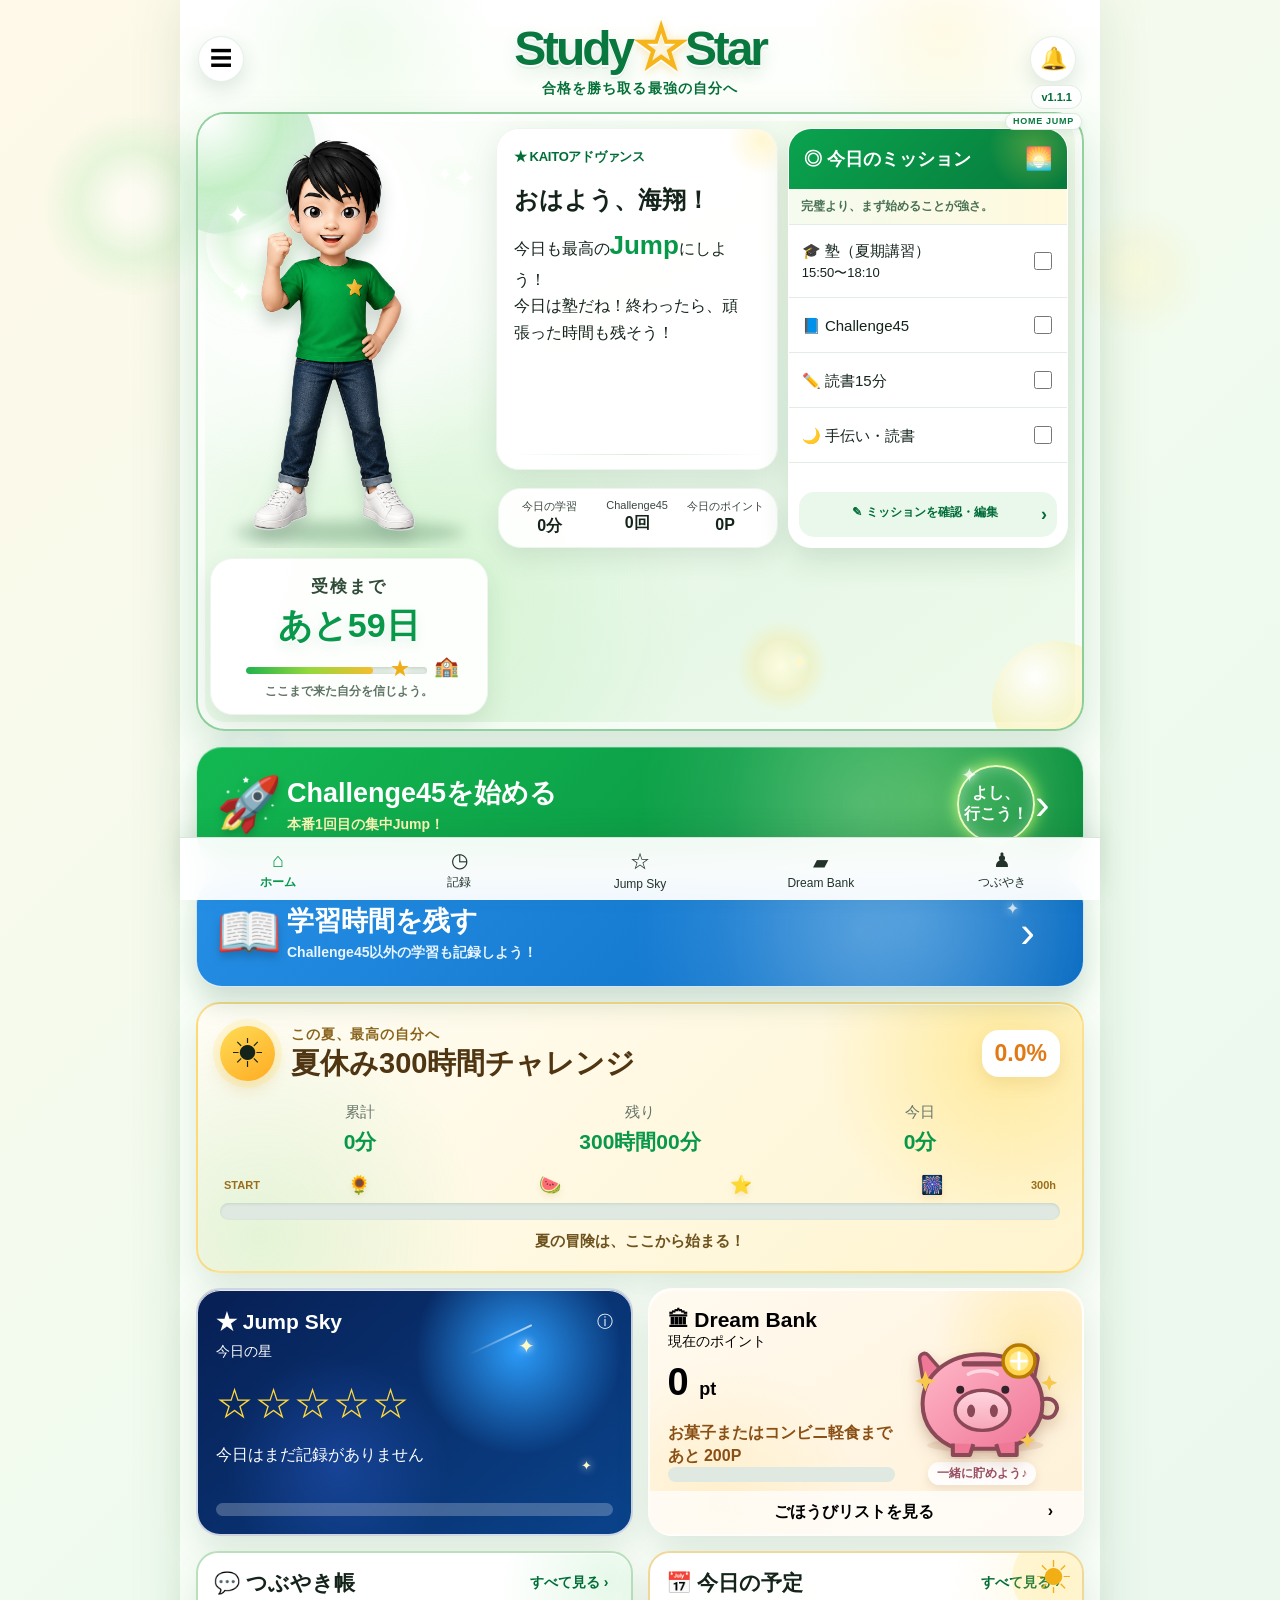
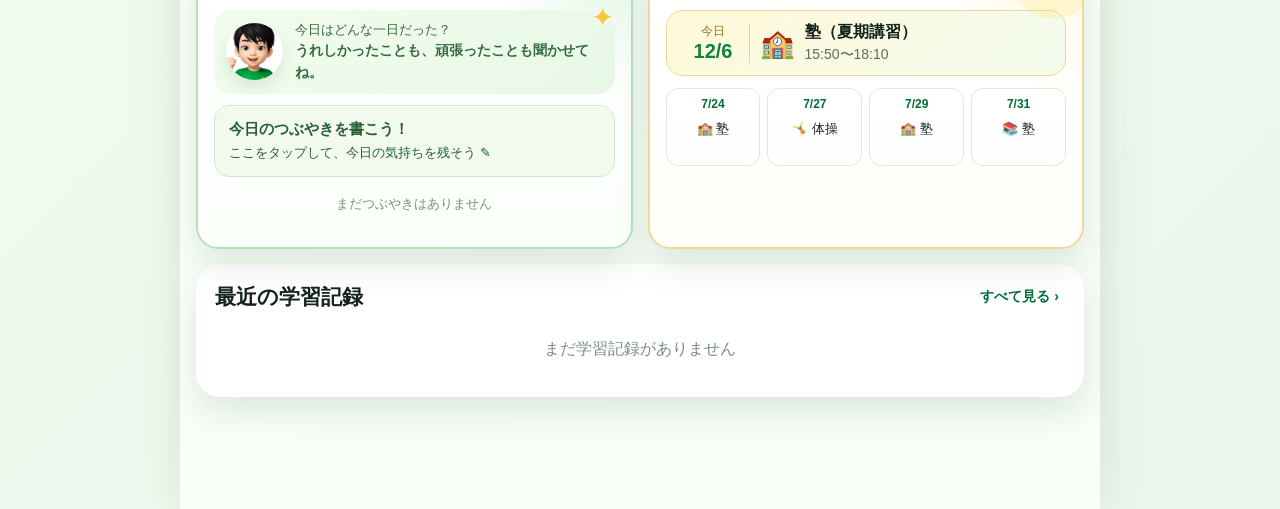
==== index.html @ c9e1bd56 "Add files via upload" ====
<!DOCTYPE html>

<html lang="ja">
<head>
<meta charset="utf-8"/>
<meta content="width=device-width,initial-scale=1,viewport-fit=cover" name="viewport"/>
<meta content="#0a9b4a" name="theme-color"/>
<title>Study☆Star v1.1</title>
<link href="styles-world-300.css?v=home-1-1-1" rel="stylesheet"/>
</head>
<body>
<div aria-hidden="true" class="ambient-sky"><i></i><i></i><i></i></div><div class="app-shell">
<header class="topbar">
<button aria-label="メニュー" class="round-btn" id="menuBtn">☰</button>
<div class="brand">
<div class="brand-main">Study<span>☆</span>Star</div>
<div class="brand-sub">合格を勝ち取る最強の自分へ</div>
</div>
<button aria-label="お知らせ" class="round-btn" id="noticeBtn">🔔</button>
<span class="version">v1.1.1</span><span class="build-mark">HOME JUMP</span>
</header>
<main>
<section class="hero-card">
<div class="hero-orb orb-a"></div><div class="hero-orb orb-b"></div><div class="hero-glow glow-a"></div><div class="hero-glow glow-b"></div><div class="hero-star star-a">✦</div><div class="hero-star star-b">✦</div><div class="hero-star star-c">✦</div>
<div class="avatar-stage">
<div class="spark s1">✦</div><div class="spark s2">✦</div>
<div aria-hidden="true" class="eye-glint glint-left">✦</div><div aria-hidden="true" class="eye-glint glint-right">✦</div>
<div aria-hidden="true" class="ad-reaction" id="adReaction">ぴょーん！</div>
<img alt="KAITOアドヴァンス" src="kaito-advance-world-300.png"/>
<div class="ground-shadow"></div>
</div>
<div class="ad-message glass">
<div class="eyebrow">★ KAITOアドヴァンス</div>
<h1 id="greetingTitle">おはよう、海翔！</h1>
<p id="greetingBody">今日も最高の<br/><strong>Jump</strong>にしよう！</p>

</div>
<div class="today-status glass" aria-label="今日の記録">
<div><small>今日の学習</small><strong id="homeTodayStudy">0分</strong></div>
<div><small>Challenge45</small><strong id="homeTodayChallenge">0回</strong></div>
<div><small>今日のポイント</small><strong id="homeTodayPoints">0P</strong></div>
</div>
<div class="count-card glass">
<span>受検まで</span>
<strong id="examCountdown">あと196日</strong>
<div aria-hidden="true" class="exam-road">
<div class="road-line"><span id="examRoadProgress"></span></div>
<div class="road-kaito" id="roadKaito">★</div>
<div class="road-goal">🏫</div>
</div>
<small id="examEncourage">今日も一歩、前へ。</small>
</div>
<div class="mission-card">
<div class="mission-head"><span>◎ 今日のミッション</span><b id="missionWeather">☀</b></div>
<p class="mission-whisper" id="missionWhisper">今日の一歩を、アドと一緒に。</p>
<div id="missionList"></div>
<button class="mission-edit" id="missionEditBtn">✎ ミッションを確認・編集 <span>›</span></button>
</div>
</section>
<button class="action-card challenge" id="challengeBtn">
<div class="big-icon">🚀</div>
<div><strong>Challenge45を始める</strong><small id="challengeSub">本番1回分の集中Jump！</small></div>
<div class="glow-pill">よし、<br/>行こう！</div><span class="chev">›</span>
</button>
<button class="action-card record" id="recordBtn">
<div class="big-icon">📖</div>
<div><strong>学習時間を残す</strong><small>Challenge45以外の学習も記録しよう！</small></div>
<span class="chev">›</span>
</button>
<section class="summer-card">
<div class="summer-banner">
<div class="summer-sun">☀</div>
<div><small>この夏、最高の自分へ</small><h2>夏休み300時間チャレンジ</h2></div>
<strong id="summerPercent">0.0%</strong>
</div>
<div class="summer-stats">
<div><small>累計</small><strong id="summerTotal">0時間00分</strong></div>
<div><small>残り</small><strong id="summerRemain">300時間00分</strong></div>
<div><small>今日</small><strong id="todayTotal">0分</strong></div>
</div>
<div class="summer-journey">
<span>START</span><b>🌻</b><b>🍉</b><b>⭐</b><b>🎆</b><span>300h</span>
</div>
<div class="progress"><span id="summerBar"></span></div>
<p class="summer-message" id="summerMessage">夏の冒険は、ここから始まる！</p>
</section>
<section class="dashboard-grid">
<button class="jump-card" id="jumpBtn">
<div class="sky-spark sky-spark-a">✦</div><div class="sky-spark sky-spark-b">✦</div>
<div class="shooting-star"></div>
<div class="section-head"><h2>★ Jump Sky</h2><span>ⓘ</span></div>
<small>今日の星</small>
<div class="stars" id="todayStars">☆☆☆☆☆</div>
<p id="jumpMessage">今日はまだ記録がありません</p>
<div class="jump-progress"><span id="jumpBar"></span></div>
</button>
<button class="bank-card" id="bankBtn">
<div class="bank-copy">
<div class="section-head"><h2>🏛 Dream Bank</h2></div>
<small>現在のポイント</small>
<strong id="points">0 <em>pt</em></strong>
<small id="nextRewardText">次のごほうびまで</small>
<div class="bank-progress"><span id="bankBar"></span></div>
</div>
<div class="pig-stage"><img alt="豚の貯金箱" id="pigImage" src="piggy-bank-world-300.svg"/><span id="pigMood">わくわく♪</span></div>
<div class="reward-link">ごほうびリストを見る <span>›</span></div>
</button>
</section>
<section class="lower-grid">
<article class="tweet-card">
<div class="card-decoration">✦</div>
<div class="section-head"><h2>💬 つぶやき帳</h2><button id="allTweetsBtn">すべて見る ›</button></div>
<div class="tweet-ad"><span class="tweet-face"><img alt="" src="kaito-advance-world-300.png"/></span><p>今日はどんな一日だった？<br/><b>うれしかったことも、頑張ったことも聞かせてね。</b></p></div>
<button class="tweet-entry" id="tweetBtn"><b>今日のつぶやきを書こう！</b><span>ここをタップして、今日の気持ちを残そう ✎</span></button>
<div class="recent-list" id="recentTweets"></div>
</article>
<article class="schedule-card">
<div class="schedule-sun">☀</div>
<div class="section-head"><h2>📅 今日の予定</h2><button id="scheduleBtn">すべて見る ›</button></div>
<div class="today-feature">
<div class="today-date"><small>今日</small><strong id="todayDateLabel">7/22</strong></div>
<div class="today-plan"><span>🏫</span><div><b>塾（夏期講習）</b><small>15:50〜18:10</small></div></div>
</div>
<div class="schedule-row">
<div class="day"><b>7/24</b><span>🏫 塾</span></div>
<div class="day"><b>7/27</b><span>🤸 体操</span></div>
<div class="day"><b>7/29</b><span>🏫 塾</span></div>
<div class="day"><b>7/31</b><span>📚 塾</span></div>
</div>
</article>
</section>
<section class="history-card">
<div class="section-head"><h2>最近の学習記録</h2><button id="historyBtn">すべて見る ›</button></div>
<div class="record-list" id="recentRecords"></div>
</section>
</main>
<nav class="bottom-nav">
<button class="active" data-tab="home">⌂<span>ホーム</span></button>
<button id="navRecord">◷<span>記録</span></button>
<button id="navJump">☆<span>Jump Sky</span></button>
<button id="navBank">▰<span>Dream Bank</span></button>
<button id="navTweet">♟<span>つぶやき</span></button>
</nav>
</div>
<dialog id="recordDialog">
<form class="dialog-card" id="recordForm">
<div class="dialog-head"><h2>学習時間を残す</h2><button id="closeRecord" type="button">×</button></div>
<label>学習日<input id="recordDate" required="" type="date"/></label>
<label>カテゴリ<select id="recordCategory" required=""></select></label>
<label>学習時間（分）<input id="recordMinutes" max="720" min="1" placeholder="例：45" required="" step="1" type="number"/></label>
<label>memo<textarea id="recordMemo" placeholder="今日できたこと、次に頑張ること" rows="3"></textarea></label>
<div class="rule-note">Challenge45以外の学習は <b>1分＝1P</b> でDream Bankに貯まります。</div>
<div class="dialog-actions"><button class="sub" id="cancelRecord" type="button">キャンセル</button><button class="primary" id="saveRecord" type="submit">記録する</button></div>
</form>
</dialog>
<dialog id="challengeDialog">
<div class="dialog-card timer-dialog">
<div class="dialog-head"><h2>Challenge45</h2><button id="closeChallenge">×</button></div>
<div id="challengeReady">
<p class="center-copy">今回は何に挑戦する？</p>
<select id="challengeCategory"></select>
<div class="ready-badge">READY</div>
<button class="primary wide" id="startChallenge">START</button>
</div>
<div hidden="" id="challengeRunning">
<div class="timer" id="timerText">45:00</div>
<p id="timerCategory"></p>
<div class="timer-actions"><button class="sub" id="pauseChallenge">一時停止</button><button class="danger" id="cancelChallenge">キャンセル</button></div>
</div>
</div>
</dialog>
<dialog id="tweetDialog">
<form class="dialog-card tweet-dialog-card" id="tweetForm">
<div class="dialog-stars">✦　✧　✦</div>
<div class="dialog-head"><h2>💬 つぶやき帳</h2><button aria-label="閉じる" id="closeTweet" type="button">×</button></div>
<div class="tweet-dialog-ad"><span><img alt="" src="kaito-advance-world-300.png"/></span><p>今日の気持ちは、今日だけの大切な星だよ。</p></div>
<label>今日のつぶやき<textarea id="tweetText" maxlength="160" placeholder="今日うれしかったこと、頑張ったことを書いてみよう😊" rows="5"></textarea></label>
<div class="dialog-actions"><button class="sub" id="backTweet" type="button">戻る</button><button class="primary" id="saveTweet" type="submit">残す</button></div>
</form>
</dialog>
<dialog id="listDialog">
<div class="dialog-card list-dialog">
<div class="dialog-head"><h2 id="listTitle">一覧</h2><button id="closeList">×</button></div>
<div id="listContent"></div>
</div>
</dialog>
<dialog id="parentDialog">
<form class="dialog-card parent-dialog-card" id="parentForm">
<div class="dialog-head"><h2>保護者モード</h2><button id="closeParent" type="button">×</button></div>
<p class="rule-note">この画面は海翔くんには見せず、アドの世界観を守るための保護者専用設定です。</p>
<label>アドのひとこと
    <textarea id="parentMessage" maxlength="100" rows="4"></textarea>
</label>
<div class="dialog-actions"><button class="sub" id="cancelParent" type="button">戻る</button><button class="primary" type="submit">保存</button></div>
</form>
</dialog>
<div class="toast" id="toast"></div>
<script src="app-world-300.js?v=home-1-1-1"></script>
</body>
</html>
---- styles-world-300.css ----
:root{
 --green:#08984a;--green2:#16b552;--deep:#006d38;--navy:#08275c;--blue:#167bd4;
 --cream:#fff8ea;--ink:#14241b;--muted:#65756a;--line:#dbe9dd;--shadow:0 16px 36px rgba(34,84,49,.15);
}
*{box-sizing:border-box}
html{background:#eef8ef}
body{margin:0;color:var(--ink);font-family:"Yu Gothic","Hiragino Kaku Gothic ProN",Meiryo,sans-serif;background:
 radial-gradient(circle at 15% 5%,#fff 0 7%,transparent 24%),
 linear-gradient(135deg,#eef9ef,#f9fff7 50%,#ebf7ef);min-height:100vh}
button,input,select,textarea{font:inherit}
button{cursor:pointer}
.app-shell{width:min(100%,860px);margin:auto;background:rgba(250,255,249,.92);min-height:100vh;box-shadow:0 0 50px rgba(28,90,45,.12);padding-bottom:90px}
.topbar{height:112px;display:grid;grid-template-columns:52px 1fr 52px;align-items:center;padding:14px 18px 8px;position:relative;background:linear-gradient(180deg,#fff,#fbfff9)}
.round-btn{width:46px;height:46px;border:0;border-radius:50%;background:#fff;box-shadow:0 7px 18px rgba(33,86,48,.13);font-size:22px}
.brand{text-align:center}
.brand-main{font-family:Georgia,serif;font-size:44px;font-weight:900;letter-spacing:-2px;color:#07150c}
.brand-main span{color:#f3ad12;font-size:1.08em}
.brand-sub{font-size:13px;font-weight:800;color:var(--deep);letter-spacing:.08em}
.version{position:absolute;right:18px;bottom:3px;background:white;border:1px solid #e2eee4;border-radius:20px;padding:5px 9px;font-size:11px;color:var(--deep);font-weight:800}
main{padding:0 16px 22px}
.hero-card{position:relative;overflow:hidden;display:grid;grid-template-columns:1.22fr 1.06fr 1.22fr;grid-template-rows:1fr auto;gap:13px;padding:14px;border:1.5px solid #85c897;border-radius:29px;background:
 radial-gradient(circle at 8% 18%,rgba(255,255,255,.95),transparent 27%),
 linear-gradient(145deg,#fafff8,#eaf8e9);box-shadow:inset 0 0 0 6px rgba(255,255,255,.62),var(--shadow);min-height:370px}
.leaf{position:absolute;font-size:64px;opacity:.26;filter:saturate(.8);z-index:0}.leaf-a{left:-17px;top:-15px;transform:rotate(-30deg)}.leaf-b{right:-18px;bottom:-16px;transform:rotate(148deg)}
.avatar-stage{grid-row:1/3;position:relative;display:flex;align-items:flex-end;justify-content:center;min-height:340px;z-index:1;overflow:visible}
.avatar-stage img{position:relative;z-index:2;width:128%;height:113%;max-height:390px;object-fit:contain;object-position:center bottom;margin-left:-10%;filter:drop-shadow(0 8px 6px rgba(18,69,34,.16))}
.ground-shadow{position:absolute;z-index:1;bottom:2px;left:13%;right:13%;height:18px;border-radius:50%;background:rgba(30,102,51,.22);filter:blur(6px)}
.spark{position:absolute;color:#fff;font-size:28px;text-shadow:0 0 10px #fff,0 0 18px #d8ffcf;z-index:3}.s1{left:5%;top:17%}.s2{right:4%;top:8%}
.glass{position:relative;z-index:2;background:rgba(255,255,255,.94);border:1px solid #eff4ef;border-radius:23px;box-shadow:0 10px 26px rgba(33,85,48,.11)}
.ad-message{padding:18px 17px;min-height:194px}
.eyebrow{font-weight:900;font-size:13px;color:var(--deep)}
.ad-message h1{font-size:22px;margin:15px 0 8px;white-space:nowrap}
.ad-message p{font-size:16px;line-height:1.72;margin:0}.ad-message strong{font-size:24px;color:var(--green)}
.mini-pencil{position:absolute;right:11px;bottom:10px;width:32px;height:32px;border-radius:50%;border:2px solid #57a66a;background:#fff;color:var(--deep)}
.count-card{padding:12px;text-align:center;align-self:end}.count-card span{font-size:12px}.count-card strong{display:block;color:var(--green);font-size:29px;margin-top:5px}
.mission-card{grid-column:3;grid-row:1/3;z-index:2;overflow:hidden;border-radius:23px;background:#fff;box-shadow:0 10px 26px rgba(33,85,48,.12);display:flex;flex-direction:column}
.mission-head{display:flex;justify-content:space-between;align-items:center;background:linear-gradient(135deg,#079547,#0b7f3e);color:#fff;padding:16px;font-weight:900;font-size:17px}
.mission-head b{font-size:22px;color:#ffd536}
.mission-item{display:flex;align-items:center;gap:9px;padding:14px 14px;border-bottom:1px solid #e5ece6;font-size:14px;line-height:1.4}.mission-item span:first-child{flex:1}.mission-item input{width:18px;height:18px;accent-color:var(--green)}
.mission-edit{margin:auto 10px 10px;padding:11px;border:0;border-radius:15px;background:#eaf8ec;color:var(--deep);font-weight:900;font-size:12px;white-space:nowrap}.mission-edit span{float:right;font-size:18px}
.action-card{position:relative;width:100%;border:0;border-radius:24px;margin-top:15px;padding:18px 22px;display:grid;grid-template-columns:68px 1fr auto 26px;align-items:center;text-align:left;color:#fff;box-shadow:0 12px 24px rgba(18,85,44,.18);overflow:hidden}
.action-card:before{content:"";position:absolute;inset:0;background:radial-gradient(circle at 75% 50%,rgba(255,255,255,.2),transparent 34%);pointer-events:none}
.challenge{background:linear-gradient(135deg,#0eb14b,#04883d)}.record{background:linear-gradient(135deg,#1f8de4,#096bc1)}
.big-icon{font-size:49px;filter:drop-shadow(0 5px 4px rgba(0,0,0,.18))}.action-card strong{display:block;font-size:25px}.action-card small{display:block;margin-top:5px;color:#fff7b8;font-weight:800}.record small{color:#e8f4ff}
.glow-pill{width:78px;height:78px;border-radius:50%;display:grid;place-items:center;text-align:center;border:2px solid #e8ffb6;box-shadow:0 0 17px #caff70,inset 0 0 15px rgba(255,255,255,.35);font-weight:900}.chev{font-size:44px}
.summer-card,.history-card{margin-top:15px;background:#fff;border-radius:24px;padding:18px;box-shadow:var(--shadow)}
.section-head{display:flex;align-items:center;justify-content:space-between;gap:10px}.section-head h2{font-size:18px;margin:0}.section-head button{border:0;background:none;color:var(--deep);font-weight:800}
.summer-stats{display:grid;grid-template-columns:repeat(3,1fr);text-align:center;margin:17px 0}.summer-stats small{display:block;color:var(--muted)}.summer-stats strong{display:block;color:var(--green);font-size:18px;margin-top:6px}
.progress,.jump-progress,.bank-progress{height:13px;background:#dfe9e1;border-radius:99px;overflow:hidden}.progress span,.jump-progress span,.bank-progress span{display:block;height:100%;width:0;border-radius:inherit;background:linear-gradient(90deg,#30c959,#078941);transition:.35s}
.dashboard-grid,.lower-grid{display:grid;grid-template-columns:1fr 1fr;gap:15px;margin-top:15px}
.jump-card,.bank-card{border:0;border-radius:24px;text-align:left;min-height:232px;box-shadow:var(--shadow)}
.jump-card{padding:18px;color:#fff;background:
 radial-gradient(circle at 75% 30%,rgba(34,146,255,.85),transparent 30%),
 linear-gradient(140deg,#08245b,#0b4389)}.jump-card small{display:block;margin-top:7px}.stars{font-size:37px;color:#ffd83d;letter-spacing:2px;margin:18px 0 8px}.jump-card p{min-height:42px}.jump-progress{background:rgba(255,255,255,.23)}.jump-progress span{background:linear-gradient(90deg,#72e84f,#b6f83d)}
.bank-card{position:relative;overflow:hidden;padding:18px;background:linear-gradient(145deg,#fffaf0,#fff1d7);display:grid;grid-template-columns:1.25fr .9fr;gap:6px}.bank-card img{width:100%;align-self:center;filter:drop-shadow(0 8px 8px rgba(118,63,42,.18))}.bank-copy strong{display:block;font-size:38px;margin:10px 0 17px}.bank-copy em{font-style:normal;font-size:18px}.bank-progress span{background:linear-gradient(90deg,#ffb51f,#f28a24)}.reward-link{position:absolute;left:0;right:0;bottom:0;background:rgba(255,255,255,.72);text-align:center;padding:11px;font-weight:900}.reward-link span{float:right;margin-right:18px}
.tweet-card,.schedule-card{background:#fff;border-radius:22px;padding:16px;box-shadow:var(--shadow)}
.tweet-entry{width:100%;border:1px solid #cfe7d2;background:#f1faed;border-radius:15px;padding:12px;text-align:left;color:#275f34}.tweet-entry span{display:block;margin-top:5px;font-size:12px}.recent-list{font-size:13px}.recent-row{display:grid;grid-template-columns:48px 1fr auto;gap:8px;padding:9px 2px;border-bottom:1px dashed #dce8dd}.recent-row button{border:0;background:none;color:#b74b4b}
.schedule-row{display:grid;grid-template-columns:repeat(4,1fr);gap:7px;margin-top:12px}.day{border:1px solid #dce9de;border-radius:12px;min-height:102px;padding:8px;text-align:center}.day b{display:block;color:var(--deep);font-size:12px}.day span{display:block;margin-top:14px;font-size:12px;line-height:1.45}.day.today{background:#effbeb;border-color:#88c998}
.record-list{margin-top:10px}.record-row{display:grid;grid-template-columns:80px 1fr auto auto;gap:8px;align-items:center;padding:11px 0;border-bottom:1px solid #e6ede7;font-size:13px}.record-row strong{display:block}.record-row button{border:0;background:#fff0f0;color:#a93c3c;border-radius:9px;padding:7px}
.empty{color:#78907e;padding:18px;text-align:center}
.bottom-nav{position:fixed;z-index:20;left:50%;bottom:0;transform:translateX(-50%);width:min(100%,860px);display:grid;grid-template-columns:repeat(5,1fr);background:rgba(255,255,255,.94);backdrop-filter:blur(14px);border-top:1px solid #d8e6da;padding:9px max(8px,env(safe-area-inset-right)) calc(8px + env(safe-area-inset-bottom));box-shadow:0 -8px 24px rgba(32,77,43,.1)}
.bottom-nav button{border:0;background:none;color:#23332a;font-size:20px}.bottom-nav button span{display:block;font-size:11px;margin-top:2px}.bottom-nav .active{color:var(--green);font-weight:900}
dialog{border:0;padding:0;border-radius:24px;max-width:min(92vw,520px);width:100%;box-shadow:0 25px 70px rgba(0,0,0,.28)}dialog::backdrop{background:rgba(15,38,24,.55);backdrop-filter:blur(3px)}
.dialog-card{padding:22px;background:#fff}.dialog-head{display:flex;justify-content:space-between;align-items:center}.dialog-head h2{margin:0}.dialog-head button{border:0;background:none;font-size:28px}.dialog-card label{display:block;font-weight:800;margin-top:15px}.dialog-card input,.dialog-card select,.dialog-card textarea{width:100%;margin-top:7px;padding:12px;border:1px solid #cbdccf;border-radius:12px;background:#fbfffb}.dialog-actions{display:grid;grid-template-columns:1fr 1.4fr;gap:10px;margin-top:18px}
.primary,.sub,.danger{border:0;border-radius:13px;padding:13px;font-weight:900}.primary{background:var(--green);color:#fff}.sub{background:#edf2ee;color:#33463a}.danger{background:#ffe8e8;color:#a02b2b}.wide{width:100%;font-size:20px}.rule-note{margin-top:14px;background:#edf8ef;border-radius:12px;padding:10px;font-size:13px}
.center-copy{text-align:center}.ready-badge{text-align:center;font-size:42px;font-weight:900;letter-spacing:.12em;color:var(--green);margin:22px}.timer{text-align:center;font-size:72px;font-weight:900;color:var(--deep);margin:20px 0}.timer-actions{display:grid;grid-template-columns:1fr 1fr;gap:10px}.list-dialog{max-height:80vh;overflow:auto}
.toast{position:fixed;z-index:50;left:50%;bottom:96px;transform:translate(-50%,20px);background:#153d26;color:#fff;padding:12px 18px;border-radius:16px;opacity:0;pointer-events:none;transition:.3s;box-shadow:0 12px 28px rgba(0,0,0,.22);max-width:88vw}.toast.show{opacity:1;transform:translate(-50%,0)}

@media(max-width:720px){
 .app-shell{box-shadow:none}.topbar{height:93px}.brand-main{font-size:35px}.hero-card{grid-template-columns:1.04fr 1fr;grid-template-rows:auto auto auto;min-height:auto}.avatar-stage{grid-row:1/3;min-height:318px}.avatar-stage img{width:126%;height:112%;margin-left:-16%}.ad-message{min-height:175px}.mission-card{grid-column:1/3;grid-row:3}.count-card{align-self:stretch}.action-card{grid-template-columns:58px 1fr auto 19px}.glow-pill{display:none}.dashboard-grid,.lower-grid{grid-template-columns:1fr}.schedule-card{display:none}
}
@media(max-width:460px){
 main{padding:0 10px 20px}.topbar{padding-inline:10px}.round-btn{width:40px;height:40px}.brand-main{font-size:29px}.brand-sub{font-size:10px}.version{font-size:9px;right:10px}
 .hero-card{gap:8px;padding:9px;border-radius:22px;grid-template-columns:1.02fr 1fr}.avatar-stage{min-height:284px}.avatar-stage img{width:138%;height:114%;margin-left:-23%}.ad-message{padding:14px 11px;min-height:166px}.ad-message h1{font-size:18px;white-space:normal}.ad-message p{font-size:13px}.ad-message strong{font-size:20px}.count-card strong{font-size:23px}.mission-item{padding:12px 10px}.mission-head{padding:13px;font-size:15px}
 .action-card{padding:14px 13px;grid-template-columns:52px 1fr 14px;border-radius:19px}.big-icon{font-size:40px}.action-card strong{font-size:19px}.action-card small{font-size:11px}.chev{font-size:31px}
 .summer-card,.history-card{padding:14px}.summer-stats strong{font-size:14px}.bank-card{grid-template-columns:1.35fr .8fr}.bank-copy strong{font-size:31px}.record-row{grid-template-columns:61px 1fr auto}.record-row .kind{display:none}
}


/* =========================================
   正式版1.1 デザイン調整
   ========================================= */

/* タイトルを元画像の、丸みがあり親しみやすい雰囲気へ */
.brand-main{
  font-family:"Arial Rounded MT Bold","Trebuchet MS","Yu Gothic",sans-serif;
  font-size:46px;
  font-weight:900;
  letter-spacing:-2.8px;
  color:#08723c;
  text-shadow:
    0 2px 0 rgba(255,255,255,.95),
    0 4px 8px rgba(22,91,45,.12);
}
.brand-main span{
  display:inline-block;
  color:#f2b31a;
  font-family:"Trebuchet MS",sans-serif;
  font-size:1.08em;
  transform:translateY(1px);
  text-shadow:0 2px 0 #fff,0 0 10px rgba(255,197,34,.24);
}
.brand-sub{
  margin-top:2px;
  font-size:14px;
  letter-spacing:.06em;
}

/* アドの立体感に合わせ、葉っぱ絵文字をやめて光と立体的な背景装飾へ */
.hero-card{
  background:
    radial-gradient(circle at 13% 18%,rgba(255,255,255,.98) 0 8%,transparent 29%),
    radial-gradient(circle at 25% 78%,rgba(170,235,163,.36),transparent 34%),
    radial-gradient(circle at 83% 18%,rgba(255,244,169,.22),transparent 23%),
    linear-gradient(145deg,#fbfff9,#e7f7e7 70%,#effbec);
}
.hero-orb{
  position:absolute;
  z-index:0;
  border-radius:50%;
  filter:blur(.2px);
  pointer-events:none;
}
.orb-a{
  width:170px;height:170px;
  left:-52px;top:-48px;
  background:
    radial-gradient(circle at 36% 30%,rgba(255,255,255,.95),rgba(139,223,145,.48) 45%,rgba(48,171,80,.10) 72%,transparent 73%);
  box-shadow:inset -16px -18px 32px rgba(17,142,63,.11),0 14px 32px rgba(35,127,64,.08);
}
.orb-b{
  width:126px;height:126px;
  right:-36px;bottom:-38px;
  background:
    radial-gradient(circle at 34% 28%,rgba(255,255,255,.9),rgba(255,229,119,.34) 48%,rgba(255,191,45,.08) 72%,transparent 73%);
}
.hero-star{
  position:absolute;
  z-index:1;
  color:#fff;
  text-shadow:0 0 8px #fff,0 0 18px rgba(198,255,191,.95);
  pointer-events:none;
}
.star-a{left:3.5%;top:26%;font-size:31px}
.star-b{left:27%;top:8%;font-size:19px}
.star-c{right:31%;bottom:9%;font-size:20px;color:#fff7c9}

/* 受検までを読みやすく */
.count-card{
  padding:15px 12px 13px;
}
.count-card span{
  display:block;
  font-size:16px;
  font-weight:900;
  color:#324d3a;
  letter-spacing:.08em;
}
.count-card strong{
  font-size:32px;
  margin-top:7px;
}

/* 全体に少し華やかさと奥行きを追加 */
.hero-card,.summer-card,.history-card,.tweet-card,.schedule-card,
.jump-card,.bank-card,.action-card{
  border:1px solid rgba(255,255,255,.8);
}
.ad-message:before{
  content:"";
  position:absolute;
  width:72px;height:72px;
  right:-22px;top:-24px;
  border-radius:50%;
  background:radial-gradient(circle,rgba(255,225,92,.28),transparent 70%);
}
.mission-card{
  border:1px solid rgba(255,255,255,.9);
}
.mission-head{
  background:
    radial-gradient(circle at 88% 30%,rgba(255,224,67,.26),transparent 18%),
    linear-gradient(135deg,#0aa34e,#077a3c);
}
.action-card{
  box-shadow:
    0 14px 28px rgba(18,85,44,.20),
    inset 0 1px 0 rgba(255,255,255,.28);
}
.challenge:after,.record:after{
  content:"✦";
  position:absolute;
  right:105px;
  top:16px;
  color:rgba(255,255,255,.72);
  font-size:20px;
  text-shadow:0 0 10px rgba(255,255,255,.85);
}
.record:after{right:64px;top:21px;font-size:16px}
.summer-card{
  background:
    radial-gradient(circle at 92% 18%,rgba(255,224,83,.22),transparent 18%),
    #fff;
}
.bank-card{
  background:
    radial-gradient(circle at 90% 18%,rgba(255,211,76,.23),transparent 24%),
    linear-gradient(145deg,#fffaf0,#fff1d7);
}
.tweet-card{
  background:
    radial-gradient(circle at 96% 8%,rgba(109,205,126,.13),transparent 20%),
    #fff;
}
.schedule-card{
  background:
    radial-gradient(circle at 94% 8%,rgba(255,213,82,.12),transparent 20%),
    #fff;
}

/* アドを少しだけ大きく、主役感を強化 */
.avatar-stage img{
  width:134%;
  height:116%;
  max-height:406px;
  margin-left:-14%;
}
.ground-shadow{
  left:10%;
  right:10%;
  height:20px;
  background:rgba(28,95,47,.24);
}

/* PC表示でも左右の余白が寂しく見えにくい */
body{
  background:
    radial-gradient(circle at 10% 12%,rgba(255,255,255,.95) 0 7%,transparent 23%),
    radial-gradient(circle at 90% 16%,rgba(214,245,211,.65),transparent 28%),
    linear-gradient(135deg,#edf8ee,#fafff8 52%,#eaf6ed);
}

@media(max-width:720px){
  .brand-main{font-size:37px}
  .count-card span{font-size:15px}
  .count-card strong{font-size:28px}
  .avatar-stage img{width:132%;height:115%;margin-left:-18%}
}
@media(max-width:460px){
  .brand-main{font-size:31px;letter-spacing:-2px}
  .brand-sub{font-size:10px}
  .count-card span{font-size:14px}
  .count-card strong{font-size:25px}
  .avatar-stage img{width:142%;height:116%;margin-left:-25%}
}


/* =========================================
   Study☆Star 正式版1.2
   「最初に感動した画面」の華やかさを再構成
   ========================================= */

/* タイトル：元画像の丸み・太さ・緑色をより強く */
.brand-main{
  font-family:"Arial Rounded MT Bold","Trebuchet MS","Yu Gothic UI","Yu Gothic",sans-serif;
  font-size:48px;
  font-weight:900;
  letter-spacing:-3.1px;
  color:#08783f;
  line-height:1;
  text-shadow:
    0 2px 0 #fff,
    0 4px 0 rgba(10,112,58,.06),
    0 8px 18px rgba(18,108,57,.14);
}
.brand-main span{
  color:#f5b51b;
  font-size:1.12em;
  margin:0 1px;
  filter:drop-shadow(0 3px 4px rgba(218,148,0,.15));
}
.brand-sub{
  margin-top:7px;
  font-size:14px;
  font-weight:900;
  letter-spacing:.08em;
  color:#067039;
}

/* ヘッダーも少し華やかに */
.topbar{
  background:
    radial-gradient(circle at 19% 32%,rgba(190,239,183,.22),transparent 18%),
    radial-gradient(circle at 83% 30%,rgba(255,224,102,.16),transparent 17%),
    linear-gradient(180deg,#fff,#fbfff9);
}
.round-btn{
  border:1px solid rgba(91,164,107,.15);
  box-shadow:0 8px 20px rgba(33,86,48,.14);
}

/* アドをホームの主役に */
.hero-card{
  grid-template-columns:1.34fr 1.02fr 1.18fr;
  min-height:398px;
  border:2px solid rgba(83,181,104,.62);
  box-shadow:
    inset 0 0 0 7px rgba(255,255,255,.66),
    0 18px 42px rgba(29,98,51,.17);
}
.avatar-stage{
  min-height:370px;
}
.avatar-stage img{
  width:145%;
  height:122%;
  max-height:438px;
  margin-left:-20%;
  filter:
    drop-shadow(0 12px 8px rgba(18,69,34,.20))
    drop-shadow(0 1px 0 rgba(255,255,255,.9));
}
.ground-shadow{
  left:8%;
  right:8%;
  bottom:4px;
  height:23px;
  background:rgba(24,92,44,.26);
  filter:blur(7px);
}

/* 葉っぱの代わりに、立体的な光と星 */
.hero-glow{
  position:absolute;
  z-index:0;
  border-radius:50%;
  pointer-events:none;
}
.glow-a{
  width:105px;height:105px;
  left:8px;top:76px;
  background:radial-gradient(circle,rgba(255,255,255,.93),rgba(184,241,179,.30) 42%,transparent 72%);
  box-shadow:0 0 36px rgba(170,240,163,.35);
}
.glow-b{
  width:90px;height:90px;
  right:255px;bottom:18px;
  background:radial-gradient(circle,rgba(255,253,225,.9),rgba(255,224,111,.24) 43%,transparent 73%);
}

/* メッセージカードの余白と華やかさ */
.ad-message{
  min-height:210px;
  padding:19px 17px;
  box-shadow:0 12px 30px rgba(35,91,52,.13);
}
.ad-message h1{
  margin-top:18px;
  font-size:23px;
}
.ad-message p{
  font-size:16px;
  line-height:1.8;
}
.ad-message strong{
  font-size:26px;
}
.eyebrow{
  font-size:14px;
}

/* 受検まで：小さく見えないよう明確に */
.count-card{
  min-height:102px;
  padding:16px 12px 14px;
  display:flex;
  flex-direction:column;
  align-items:center;
  justify-content:center;
}
.count-card span{
  font-size:17px;
  font-weight:900;
  color:#304c38;
  letter-spacing:.12em;
}
.count-card strong{
  font-size:34px;
  line-height:1.15;
  margin-top:8px;
  text-shadow:0 2px 0 #fff,0 5px 12px rgba(0,143,69,.12);
}

/* ミッションカードの右側の余白を整理 */
.mission-card{
  box-shadow:0 12px 30px rgba(35,91,52,.14);
}
.mission-head{
  padding:17px 15px;
  font-size:18px;
}
.mission-item{
  padding:15px 13px;
}
.mission-edit{
  margin-top:auto;
  padding:12px 10px;
  font-size:12px;
}

/* アクションボタンの「押したくなる」雰囲気 */
.action-card{
  min-height:110px;
  border-radius:26px;
}
.action-card strong{
  font-size:27px;
}
.challenge{
  background:
    radial-gradient(circle at 82% 48%,rgba(190,255,120,.25),transparent 27%),
    linear-gradient(135deg,#13b852,#078b3e);
}
.record{
  background:
    radial-gradient(circle at 81% 40%,rgba(168,224,255,.23),transparent 27%),
    linear-gradient(135deg,#258fe5,#096bc1);
}
.challenge .big-icon,.record .big-icon{
  transform:scale(1.08);
}

/* 各カードに軽いきらめき・奥行き */
.summer-card,.history-card,.tweet-card,.schedule-card,.jump-card,.bank-card{
  box-shadow:
    0 15px 34px rgba(30,88,47,.13),
    inset 0 1px 0 rgba(255,255,255,.9);
}
.summer-card{
  background:
    radial-gradient(circle at 94% 16%,rgba(255,218,70,.24),transparent 20%),
    radial-gradient(circle at 7% 22%,rgba(183,238,181,.18),transparent 22%),
    #fff;
}
.jump-card{
  background:
    radial-gradient(circle at 74% 25%,rgba(44,160,255,.95),transparent 28%),
    radial-gradient(circle at 32% 72%,rgba(62,117,255,.28),transparent 32%),
    linear-gradient(140deg,#071f54,#0a438b);
}
.bank-card{
  background:
    radial-gradient(circle at 88% 20%,rgba(255,213,69,.28),transparent 23%),
    radial-gradient(circle at 16% 88%,rgba(255,235,188,.62),transparent 34%),
    linear-gradient(145deg,#fffaf0,#fff1d7);
}
.bank-card img{
  transform:scale(1.05);
}
.tweet-card{
  background:
    radial-gradient(circle at 95% 10%,rgba(104,214,123,.16),transparent 22%),
    linear-gradient(180deg,#fff,#fbfffa);
}
.schedule-card{
  background:
    radial-gradient(circle at 94% 10%,rgba(255,217,88,.15),transparent 22%),
    linear-gradient(180deg,#fff,#fffefa);
}

/* PCで見たときも画面が細すぎない */
.app-shell{
  width:min(100%,920px);
}
.bottom-nav{
  width:min(100%,920px);
}

@media(max-width:720px){
  .brand-main{font-size:38px}
  .hero-card{
    grid-template-columns:1.14fr 1fr;
    min-height:auto;
  }
  .avatar-stage{min-height:330px}
  .avatar-stage img{
    width:138%;
    height:118%;
    max-height:390px;
    margin-left:-20%;
  }
  .count-card span{font-size:16px}
  .count-card strong{font-size:30px}
}
@media(max-width:460px){
  .brand-main{font-size:31px;letter-spacing:-2.2px}
  .hero-card{grid-template-columns:1.08fr 1fr}
  .avatar-stage{min-height:298px}
  .avatar-stage img{
    width:148%;
    height:118%;
    margin-left:-28%;
  }
  .count-card span{font-size:15px}
  .count-card strong{font-size:27px}
  .action-card strong{font-size:20px}
}


/* =========================================
   Study☆Star 正式版2.0
   感動を増やすアップデート
   ========================================= */
body{font-size:16px}
.section-head h2{font-size:21px}
.section-head button{font-size:14px}
.action-card small,.summer-card small,.jump-card small,.bank-card small{font-size:14px}
.mission-item{font-size:15px}
.mission-item small{font-size:13px}
.bottom-nav button span{font-size:12px}

/* アドの挨拶カード */
.ad-message{overflow:hidden;padding-right:112px;min-height:230px}
.ad-message h1{font-size:25px}
.ad-message p{font-size:17px;line-height:1.82}
.ad-reaction{
  position:absolute;right:5px;bottom:0;width:112px;height:134px;
  overflow:hidden;pointer-events:none;
  background:radial-gradient(circle at 50% 45%,rgba(255,243,169,.55),transparent 62%);
}
.ad-reaction img{
  position:absolute;width:255px;height:360px;max-width:none;
  object-fit:contain;left:-69px;top:-20px;
  filter:drop-shadow(0 7px 5px rgba(27,87,45,.17));
}
.ad-reaction span{
  position:absolute;right:7px;top:9px;font-size:23px;
  filter:drop-shadow(0 0 7px #fff);
}
.mini-pencil{display:none!important}

/* 300時間チャレンジを主役級へ */
.summer-card{
  padding:22px 22px 20px;border:2px solid rgba(255,190,38,.48);
  background:
    radial-gradient(circle at 91% 18%,rgba(255,213,54,.36),transparent 22%),
    radial-gradient(circle at 7% 87%,rgba(76,202,100,.15),transparent 26%),
    linear-gradient(135deg,#fffdf5,#fff4ce);
}
.summer-banner{display:grid;grid-template-columns:58px 1fr auto;gap:13px;align-items:center}
.summer-banner .summer-sun{
  width:55px;height:55px;border-radius:50%;display:grid;place-items:center;
  background:linear-gradient(145deg,#ffdc56,#ffab22);font-size:31px;
  box-shadow:0 0 0 7px rgba(255,218,82,.18),0 8px 18px rgba(215,136,13,.20);
}
.summer-banner small{display:block;color:#8a641e;font-weight:900;letter-spacing:.06em}
.summer-banner h2{margin:3px 0 0;font-size:29px;color:#4f3512;line-height:1.15}
.summer-banner>strong{
  font-size:23px;color:#e17914;background:#fff;border-radius:17px;padding:10px 13px;
  box-shadow:0 7px 17px rgba(172,104,9,.12)
}
.summer-stats{margin:22px 0 18px}
.summer-stats small{font-size:15px}
.summer-stats strong{font-size:21px}
.progress{height:17px;box-shadow:inset 0 1px 3px rgba(51,87,58,.14)}
.progress span{background:linear-gradient(90deg,#23b54d,#8bd73a,#f2c431)}

/* Jump Skyの小さな動き */
.jump-card{position:relative;overflow:hidden}
.sky-spark{position:absolute;color:#fff9c3;text-shadow:0 0 9px #fff;animation:twinkle 2.4s ease-in-out infinite}
.sky-spark-a{right:22%;top:18%;font-size:20px}.sky-spark-b{right:9%;bottom:25%;font-size:13px;animation-delay:.8s}
.shooting-star{
  position:absolute;right:22%;top:20%;width:70px;height:2px;
  background:linear-gradient(90deg,transparent,#fff);transform:rotate(-25deg);
  opacity:.7;animation:shoot 5s ease-in-out infinite
}
@keyframes twinkle{0%,100%{opacity:.35;transform:scale(.8)}50%{opacity:1;transform:scale(1.2)}}
@keyframes shoot{0%,70%{opacity:0;transform:translate(70px,-30px) rotate(-25deg)}78%{opacity:1}100%{opacity:0;transform:translate(-90px,45px) rotate(-25deg)}}

/* Dream Bankの目標表示を強く */
#nextRewardText{
  display:block;font-size:16px;font-weight:900;color:#8a4f14;line-height:1.45;
  min-height:45px;margin-top:3px
}
.bank-progress{height:15px}

/* つぶやきカード */
.tweet-card{position:relative;overflow:hidden;border:1.5px solid #b9dfbd}
.card-decoration{position:absolute;right:17px;top:48px;color:#f6c83f;font-size:28px;text-shadow:0 0 10px #fff}
.tweet-ad{display:flex;align-items:center;gap:12px;margin:13px 0 11px;padding:10px 12px;border-radius:17px;background:linear-gradient(135deg,#f2fced,#e8f8e6)}
.tweet-face{width:57px;height:57px;border-radius:50%;overflow:hidden;background:#fff;box-shadow:0 7px 14px rgba(40,108,58,.12);flex:0 0 auto}
.tweet-face img{width:128px;height:180px;max-width:none;object-fit:contain;margin-left:-35px;margin-top:-11px}
.tweet-ad p{margin:0;font-size:13px;line-height:1.55;color:#356a40}.tweet-ad b{font-size:14px}
.tweet-entry{padding:14px;font-size:15px;box-shadow:inset 0 1px 0 #fff}
.tweet-entry span{font-size:13px}
.recent-row{font-size:14px}

/* 今日の予定 */
.schedule-card{position:relative;overflow:hidden;border:1.5px solid #f0d899}
.schedule-sun{position:absolute;right:-13px;top:-17px;width:83px;height:83px;border-radius:50%;display:grid;place-items:center;background:rgba(255,215,74,.19);font-size:35px;color:#f2ae15}
.today-feature{display:grid;grid-template-columns:72px 1fr;gap:10px;align-items:center;margin-top:13px;padding:11px;border-radius:17px;background:linear-gradient(135deg,#fff9d9,#f3fbed);border:1px solid #e7d99b}
.today-date{text-align:center;border-right:1px solid #dfd5a6}.today-date small{display:block;font-size:12px;color:#94711e}.today-date strong{font-size:20px;color:#0b823f}
.today-plan{display:flex;align-items:center;gap:10px}.today-plan>span{font-size:28px}.today-plan b{display:block;font-size:16px}.today-plan small{display:block;margin-top:3px;font-size:14px;color:#5c6f61}
.schedule-row{grid-template-columns:repeat(4,1fr)}.day{min-height:78px;background:rgba(255,255,255,.72)}.day span{margin-top:9px;font-size:13px}

/* つぶやきダイアログ */
.tweet-dialog-card{
  position:relative;overflow:hidden;
  background:
    radial-gradient(circle at 100% 0,rgba(255,220,83,.25),transparent 28%),
    radial-gradient(circle at 0 100%,rgba(126,218,139,.20),transparent 32%),
    linear-gradient(180deg,#fff,#fbfff8)
}
.dialog-stars{text-align:right;color:#eeb62b;letter-spacing:.35em;font-size:19px}
.tweet-dialog-ad{display:flex;align-items:center;gap:13px;margin:13px 0;padding:12px;border-radius:17px;background:#edf9e9;color:#346841}
.tweet-dialog-ad span{width:58px;height:58px;border-radius:50%;overflow:hidden;background:#fff;flex:0 0 auto}
.tweet-dialog-ad img{width:130px;height:184px;max-width:none;object-fit:contain;margin-left:-36px;margin-top:-12px}
.tweet-dialog-ad p{margin:0;font-weight:900;font-size:15px}
.dialog-card label{font-size:16px}
.dialog-card input,.dialog-card select,.dialog-card textarea{font-size:16px}
.dialog-head h2{font-size:24px}
.dialog-actions button{font-size:16px}

/* 保護者モード */
.parent-dialog-card{background:linear-gradient(180deg,#fff,#f6fbf7)}

/* 学習履歴 */
.record-row{font-size:14px}.record-row strong{font-size:15px}.record-row small{display:block;margin-top:3px;font-size:12px;color:#718176}

@media(max-width:720px){
  .ad-message{padding-right:91px;min-height:205px}
  .ad-reaction{width:91px;height:118px}
  .ad-reaction img{width:224px;height:318px;left:-68px;top:-16px}
  .summer-banner h2{font-size:24px}
  .summer-banner{grid-template-columns:48px 1fr auto}.summer-banner .summer-sun{width:47px;height:47px;font-size:27px}
}
@media(max-width:460px){
  body{font-size:15px}
  .ad-message{padding-right:75px;min-height:190px}
  .ad-message h1{font-size:20px}.ad-message p{font-size:14px}
  .ad-reaction{width:78px;height:105px}
  .ad-reaction img{width:204px;height:292px;left:-68px;top:-14px}
  .summer-card{padding:17px 13px}
  .summer-banner{grid-template-columns:42px 1fr;gap:8px}
  .summer-banner .summer-sun{width:42px;height:42px;font-size:24px}
  .summer-banner h2{font-size:20px}
  .summer-banner>strong{grid-column:1/3;justify-self:end;font-size:18px;padding:7px 10px}
  .summer-stats strong{font-size:16px}.summer-stats small{font-size:13px}
  .tweet-ad p{font-size:12px}.tweet-ad b{font-size:13px}
}

.build-mark{
  position:absolute;
  right:18px;
  bottom:-19px;
  font-size:9px;
  font-weight:800;
  color:#6f8a75;
  letter-spacing:.08em;
}
@media(max-width:460px){
  .build-mark{right:10px;bottom:-16px;font-size:8px}
}


/* =========================================
   BUILD 200-B：あいさつとアドの表情を改善
   ========================================= */

/* 名前を途中で折り返さない */
.eyebrow{
  white-space:nowrap;
  font-size:13px;
  letter-spacing:-.02em;
}

/* あいさつ本文の不自然な1文字改行を防ぐ */
.ad-message{
  padding-right:122px;
}
.ad-message h1{
  white-space:nowrap;
  font-size:24px;
}
.ad-message p{
  max-width:100%;
  font-size:16px;
  line-height:1.75;
  word-break:keep-all;
  overflow-wrap:normal;
}
.ad-message p strong{
  white-space:nowrap;
}

/* 同じ全身ポーズをもう一度置かず、顔のメダリオンとして見せる */
.ad-reaction{
  right:9px;
  bottom:12px;
  width:104px;
  height:122px;
  background:none;
  display:flex;
  flex-direction:column;
  align-items:center;
  justify-content:flex-end;
  overflow:visible;
}
.ad-face-medallion{
  position:relative;
  width:92px;
  height:92px;
  border-radius:50%;
  overflow:hidden;
  background:
    radial-gradient(circle at 35% 30%,#ffffff 0 18%,#f2fff0 48%,#d9f4d7 100%);
  border:4px solid #fff;
  box-shadow:
    0 0 0 2px rgba(46,163,73,.26),
    0 10px 22px rgba(33,95,49,.20);
}
.ad-face-medallion img{
  position:absolute;
  width:255px;
  height:360px;
  max-width:none;
  object-fit:contain;
  left:-81px;
  top:-25px;
  filter:none;
}
.ad-reaction>span{
  right:0;
  top:1px;
  z-index:3;
  font-size:24px;
}
.ad-reaction>small{
  margin-top:4px;
  padding:2px 10px;
  border-radius:99px;
  color:#08783f;
  background:rgba(255,255,255,.9);
  font-size:11px;
  font-weight:900;
  box-shadow:0 4px 10px rgba(41,97,54,.10);
}

/* ビルド番号をバージョンのすぐ下に確実に表示 */
.build-mark{
  right:19px;
  bottom:-17px;
  display:block;
  color:#08783f;
  background:rgba(255,255,255,.92);
  border-radius:10px;
  padding:2px 6px;
  font-size:9px;
  line-height:1.2;
  z-index:5;
}

@media(max-width:720px){
  .ad-message{padding-right:105px}
  .ad-message h1{font-size:22px}
  .ad-message p{font-size:15px}
  .ad-reaction{width:91px;height:109px;right:6px}
  .ad-face-medallion{width:80px;height:80px}
  .ad-face-medallion img{width:228px;height:323px;left:-74px;top:-24px}
}
@media(max-width:460px){
  .eyebrow{font-size:11px}
  .ad-message{padding-right:78px}
  .ad-message h1{font-size:19px;white-space:normal}
  .ad-message p{font-size:13px;line-height:1.65}
  .ad-reaction{width:71px;height:91px;right:4px;bottom:9px}
  .ad-face-medallion{width:64px;height:64px;border-width:3px}
  .ad-face-medallion img{width:190px;height:270px;left:-63px;top:-21px}
  .ad-reaction>small{font-size:9px;padding:1px 7px}
  .build-mark{right:10px;bottom:-15px;font-size:8px}
}


/* =========================================
   Study☆Star 世界観完成版 WORLD 300-A
   ========================================= */

/* 時間帯で変わる空気 */
.ambient-sky{
  position:fixed;inset:0;pointer-events:none;z-index:0;overflow:hidden;
}
.ambient-sky i{
  position:absolute;border-radius:50%;filter:blur(1px);opacity:.38;
  animation:ambientFloat 12s ease-in-out infinite;
}
.ambient-sky i:nth-child(1){width:190px;height:190px;left:3%;top:12%;background:radial-gradient(circle,#fff 0 12%,rgba(155,232,164,.55),transparent 69%)}
.ambient-sky i:nth-child(2){width:130px;height:130px;right:6%;top:23%;background:radial-gradient(circle,#fff8bf,rgba(255,221,93,.22),transparent 70%);animation-delay:2s}
.ambient-sky i:nth-child(3){width:90px;height:90px;left:16%;bottom:12%;background:radial-gradient(circle,#fff,rgba(170,211,255,.20),transparent 68%);animation-delay:5s}
@keyframes ambientFloat{0%,100%{transform:translateY(0) scale(1)}50%{transform:translateY(-12px) scale(1.05)}}
body.theme-morning{background:linear-gradient(135deg,#fff9e9,#effbef 52%,#eaf6ed)}
body.theme-day{background:linear-gradient(135deg,#edf8ee,#fafff8 52%,#eaf6ed)}
body.theme-evening{background:linear-gradient(135deg,#fff2df,#f5fbef 52%,#eaf4ef)}
body.theme-night{background:linear-gradient(135deg,#dfeaf8,#edf6ef 50%,#e8f0f7)}
body.theme-night .ambient-sky i:nth-child(2){background:radial-gradient(circle,#fff,#d9e7ff 30%,transparent 70%)}

/* 主役のアドと中央カードを近づけ、ミッションとの重なりを防止 */
.hero-card{
  grid-template-columns:1.16fr 1.18fr 1.18fr;
  gap:10px;
  min-height:392px;
}
.avatar-stage{
  min-height:366px;
  overflow:hidden;
}
.avatar-stage img{
  width:128%;
  height:116%;
  max-height:420px;
  margin-left:-10%;
  animation:adBreath 4.6s ease-in-out infinite;
  transform-origin:center bottom;
}
@keyframes adBreath{0%,100%{transform:translateY(0) scale(1)}50%{transform:translateY(-3px) scale(1.012)}}
.ad-message{
  padding-right:108px;
  min-height:222px;
  margin-left:-2px;
}
.count-card{
  min-height:126px;
  margin-left:-2px;
}
.mission-card{
  min-width:0;
}
.mission-item span:first-child{
  min-width:0;
}
.mission-item{
  gap:8px;
}
.mission-item input{
  margin-right:2px;
  flex:0 0 auto;
}

/* アドのひとこと */
.ad-message:after{
  content:"";
  position:absolute;left:16px;right:16px;bottom:14px;height:1px;
  background:linear-gradient(90deg,transparent,rgba(69,160,86,.20),transparent);
}
.ad-message p{
  max-width:255px;
}
.ad-face-medallion{
  width:82px;height:82px;
}
.ad-face-medallion img{
  width:232px;height:330px;left:-74px;top:-22px;
}

/* 受検までの道 */
.exam-road{
  position:relative;width:88%;height:28px;margin:9px auto 0;
}
.road-line{
  position:absolute;left:8px;right:32px;top:13px;height:7px;border-radius:99px;
  background:#dfe9e1;overflow:hidden;box-shadow:inset 0 1px 3px rgba(39,76,48,.15);
}
.road-line span{
  display:block;height:100%;width:0;border-radius:inherit;
  background:linear-gradient(90deg,#20b24e,#95d83c,#f6bd2d);
  transition:width .6s ease;
}
.road-kaito{
  position:absolute;top:1px;left:4px;color:#f0ae16;font-size:20px;
  text-shadow:0 0 8px #fff;transition:left .6s ease;
}
.road-goal{position:absolute;right:0;top:0;font-size:20px}
.count-card>small{
  display:block;margin-top:1px;font-size:12px;font-weight:800;color:#5e7464;
}

/* 今日だけのミッション */
.mission-whisper{
  margin:0;padding:9px 12px;background:linear-gradient(90deg,#f5fbef,#fff9dd);
  color:#497054;font-size:12px;font-weight:800;border-bottom:1px solid #e5ece6;
}
.mission-card.completed{
  box-shadow:0 0 0 3px rgba(255,205,55,.25),0 14px 32px rgba(35,91,52,.16);
}
.mission-card.completed .mission-head b{animation:celebrateSun 1.4s ease-in-out infinite}
@keyframes celebrateSun{0%,100%{transform:rotate(0) scale(1)}50%{transform:rotate(15deg) scale(1.15)}}

/* 夏の冒険 */
.summer-journey{
  display:grid;grid-template-columns:auto repeat(4,1fr) auto;align-items:center;gap:7px;
  margin:0 4px 7px;color:#9a6d1c;font-size:11px;font-weight:900;
}
.summer-journey b{text-align:center;font-size:18px;filter:drop-shadow(0 3px 3px rgba(174,109,15,.12))}
.summer-message{
  margin:12px 0 0;text-align:center;font-size:15px;font-weight:900;color:#6e521d;
}
.summer-card.milestone-1{box-shadow:0 0 0 3px rgba(92,202,90,.14),0 15px 34px rgba(30,88,47,.13)}
.summer-card.milestone-2{background:radial-gradient(circle at 90% 10%,rgba(255,179,56,.30),transparent 24%),linear-gradient(135deg,#fff9e7,#fff0c9)}
.summer-card.milestone-3{background:radial-gradient(circle at 88% 12%,rgba(126,170,255,.25),transparent 25%),linear-gradient(135deg,#fff7df,#eef6ff)}

/* Dream Bank：ポイントに応じて豚さんが喜ぶ */
.pig-stage{
  position:relative;align-self:center;text-align:center;
}
.pig-stage img{
  width:100%;transform-origin:center bottom;
}
.pig-stage span{
  display:inline-block;margin-top:-8px;padding:3px 9px;border-radius:99px;
  background:rgba(255,255,255,.88);color:#9a4f62;font-size:12px;font-weight:900;
  box-shadow:0 4px 10px rgba(111,66,50,.12);
}
.bank-card.bank-happy .pig-stage img{animation:pigBounce 1.8s ease-in-out infinite}
.bank-card.bank-shine .pig-stage:after{
  content:"✦";position:absolute;right:4px;top:4px;color:#f1bd29;font-size:27px;
  text-shadow:0 0 10px #fff;animation:twinkle 1.8s ease-in-out infinite;
}
@keyframes pigBounce{0%,100%{transform:translateY(0) rotate(0)}50%{transform:translateY(-5px) rotate(-2deg)}}

/* カード全体の統一 */
.tweet-card,.schedule-card,.summer-card,.jump-card,.bank-card{
  border-width:2px;
}
.tweet-card:hover,.schedule-card:hover,.jump-card:hover,.bank-card:hover{
  transform:translateY(-1px);
}

/* Build表示 */
.build-mark{
  display:block!important;
  right:18px;bottom:-18px;
  color:#08783f;background:#fff;border:1px solid #d8eadb;
  border-radius:10px;padding:2px 7px;box-shadow:0 3px 8px rgba(34,83,46,.08)
}

/* レスポンシブ */
@media(max-width:720px){
  .hero-card{grid-template-columns:1.04fr 1fr;gap:8px}
  .avatar-stage{min-height:326px}
  .avatar-stage img{width:126%;height:114%;margin-left:-13%}
  .ad-message{padding-right:94px;min-height:208px}
  .count-card{min-height:116px}
  .ad-face-medallion{width:74px;height:74px}
  .ad-face-medallion img{width:215px;height:306px;left:-70px;top:-21px}
}
@media(max-width:460px){
  .hero-card{grid-template-columns:1fr 1fr}
  .avatar-stage{min-height:300px}
  .avatar-stage img{width:132%;height:115%;margin-left:-18%}
  .ad-message{padding-right:72px;min-height:196px}
  .ad-message p{max-width:190px}
  .ad-face-medallion{width:60px;height:60px}
  .ad-face-medallion img{width:178px;height:254px;left:-59px;top:-18px}
  .exam-road{width:94%}
  .summer-message{font-size:13px}
}


/* =========================================
   WORLD 300-A mobile greeting safety patch
   丸いアドを削除したホーム画面用。
   既存カード・機能・世界観には触れず、
   スマホでアドのセリフがつぶれないよう調整。
   ========================================= */
.ad-message{
  padding-right:24px;
}
.ad-message p{
  max-width:none;
  overflow-wrap:anywhere;
  word-break:normal;
  line-height:1.65;
}
@media(max-width:720px){
  .ad-message{
    padding:18px 16px;
    padding-right:16px;
    min-width:0;
  }
  .ad-message h1{
    white-space:normal;
    overflow-wrap:anywhere;
    line-height:1.35;
  }
  .ad-message p{
    max-width:none;
    font-size:14px;
    line-height:1.65;
  }
  .ad-message strong{
    display:inline;
  }
}
@media(max-width:460px){
  .hero-card{
    grid-template-columns:minmax(0,1fr) minmax(0,1fr);
  }
  .ad-message{
    padding:14px 12px;
    min-height:196px;
  }
  .ad-message h1{
    font-size:18px;
    line-height:1.35;
  }
  .ad-message p{
    max-width:none;
    font-size:13px;
    line-height:1.7;
  }
  .ad-message strong{
    font-size:20px;
  }
}

/* === Study☆Star v1.1：毎日帰ってきたくなるホーム === */
.today-status{
  display:grid;grid-template-columns:repeat(3,1fr);gap:8px;
  padding:10px 12px;margin-top:8px;text-align:center;
}
.today-status div{min-width:0;border-right:1px solid rgba(255,255,255,.38)}
.today-status div:last-child{border-right:0}
.today-status small{display:block;font-size:11px;opacity:.84;white-space:nowrap}
.today-status strong{display:block;margin-top:2px;font-size:16px;white-space:nowrap}
.avatar-stage{transform-origin:50% 90%;will-change:transform}
.avatar-stage.ad-jump{animation:adJump 1.15s cubic-bezier(.2,.8,.25,1)}
.avatar-stage.ad-celebrate{animation:adCelebrate 1.45s cubic-bezier(.2,.8,.25,1)}
.avatar-stage.ad-guts{animation:adGuts .9s ease-out}
@keyframes adJump{0%,100%{transform:translateY(0) scale(1)}28%{transform:translateY(-30px) scale(1.03)}50%{transform:translateY(-36px) scale(1.04)}72%{transform:translateY(-8px) scale(.99)}}
@keyframes adCelebrate{0%,100%{transform:translateY(0) rotate(0)}20%{transform:translateY(-24px) rotate(-3deg) scale(1.04)}42%{transform:translateY(-34px) rotate(3deg) scale(1.06)}64%{transform:translateY(-14px) rotate(-2deg) scale(1.03)}82%{transform:translateY(-5px) rotate(1deg)}}
@keyframes adGuts{0%,100%{transform:scale(1)}35%{transform:scale(1.06) rotate(-2deg)}65%{transform:scale(1.03) rotate(2deg)}}
.eye-glint{position:absolute;z-index:5;opacity:0;pointer-events:none;font-size:20px;filter:drop-shadow(0 0 5px #fff) drop-shadow(0 0 8px #ffe95b);transform:scale(.2) rotate(-15deg)}
.glint-left{left:46%;top:27%}.glint-right{left:57%;top:27%;font-size:14px}
.avatar-stage.eye-shine .eye-glint{animation:eyeShine 1.35s ease-out}
.avatar-stage.eye-shine .glint-right{animation-delay:.12s}
@keyframes eyeShine{0%,18%{opacity:0;transform:scale(.2) rotate(-15deg)}38%{opacity:1;transform:scale(1.25) rotate(12deg)}58%{opacity:.95;transform:scale(.8) rotate(30deg)}100%{opacity:0;transform:scale(.15) rotate(55deg)}}
.ad-reaction{position:absolute;z-index:6;left:50%;top:3%;transform:translate(-50%,-4px) scale(.7);background:rgba(255,255,255,.94);color:#06743c;font-weight:900;border-radius:999px;padding:5px 12px;box-shadow:0 6px 18px rgba(0,0,0,.15);opacity:0;white-space:nowrap;pointer-events:none}
.ad-reaction.show{animation:reactionPop 1.65s ease-out}
@keyframes reactionPop{0%{opacity:0;transform:translate(-50%,8px) scale(.65)}18%,70%{opacity:1;transform:translate(-50%,-4px) scale(1)}100%{opacity:0;transform:translate(-50%,-14px) scale(.9)}}
@media(max-width:560px){.today-status{gap:4px;padding:9px 7px}.today-status small{font-size:10px}.today-status strong{font-size:14px}.glint-left{left:45%;top:28%}.glint-right{left:57%;top:28%}}
@media (prefers-reduced-motion: reduce){.avatar-stage.ad-jump,.avatar-stage.ad-celebrate,.avatar-stage.ad-guts,.avatar-stage.eye-shine .eye-glint,.ad-reaction.show{animation:none!important}.eye-glint,.ad-reaction{display:none}}

/* === Study☆Star v1.1.1：スマホのホーム配置調整 ===
   「今日の達成具合」を横幅いっぱいにし、
   「受検まで」をアドの一言の下のコンパクトな位置へ移動。 */
@media(max-width:720px){
  .ad-message{grid-column:2;grid-row:1}
  .count-card{grid-column:2;grid-row:2;min-width:0}
  .mission-card{grid-column:1/3;grid-row:3}
  .today-status{grid-column:1/3;grid-row:4;margin-top:0}
}
@media(max-width:560px){
  .today-status{gap:8px;padding:11px 9px}
  .today-status small{font-size:11px}
  .today-status strong{font-size:16px}
}
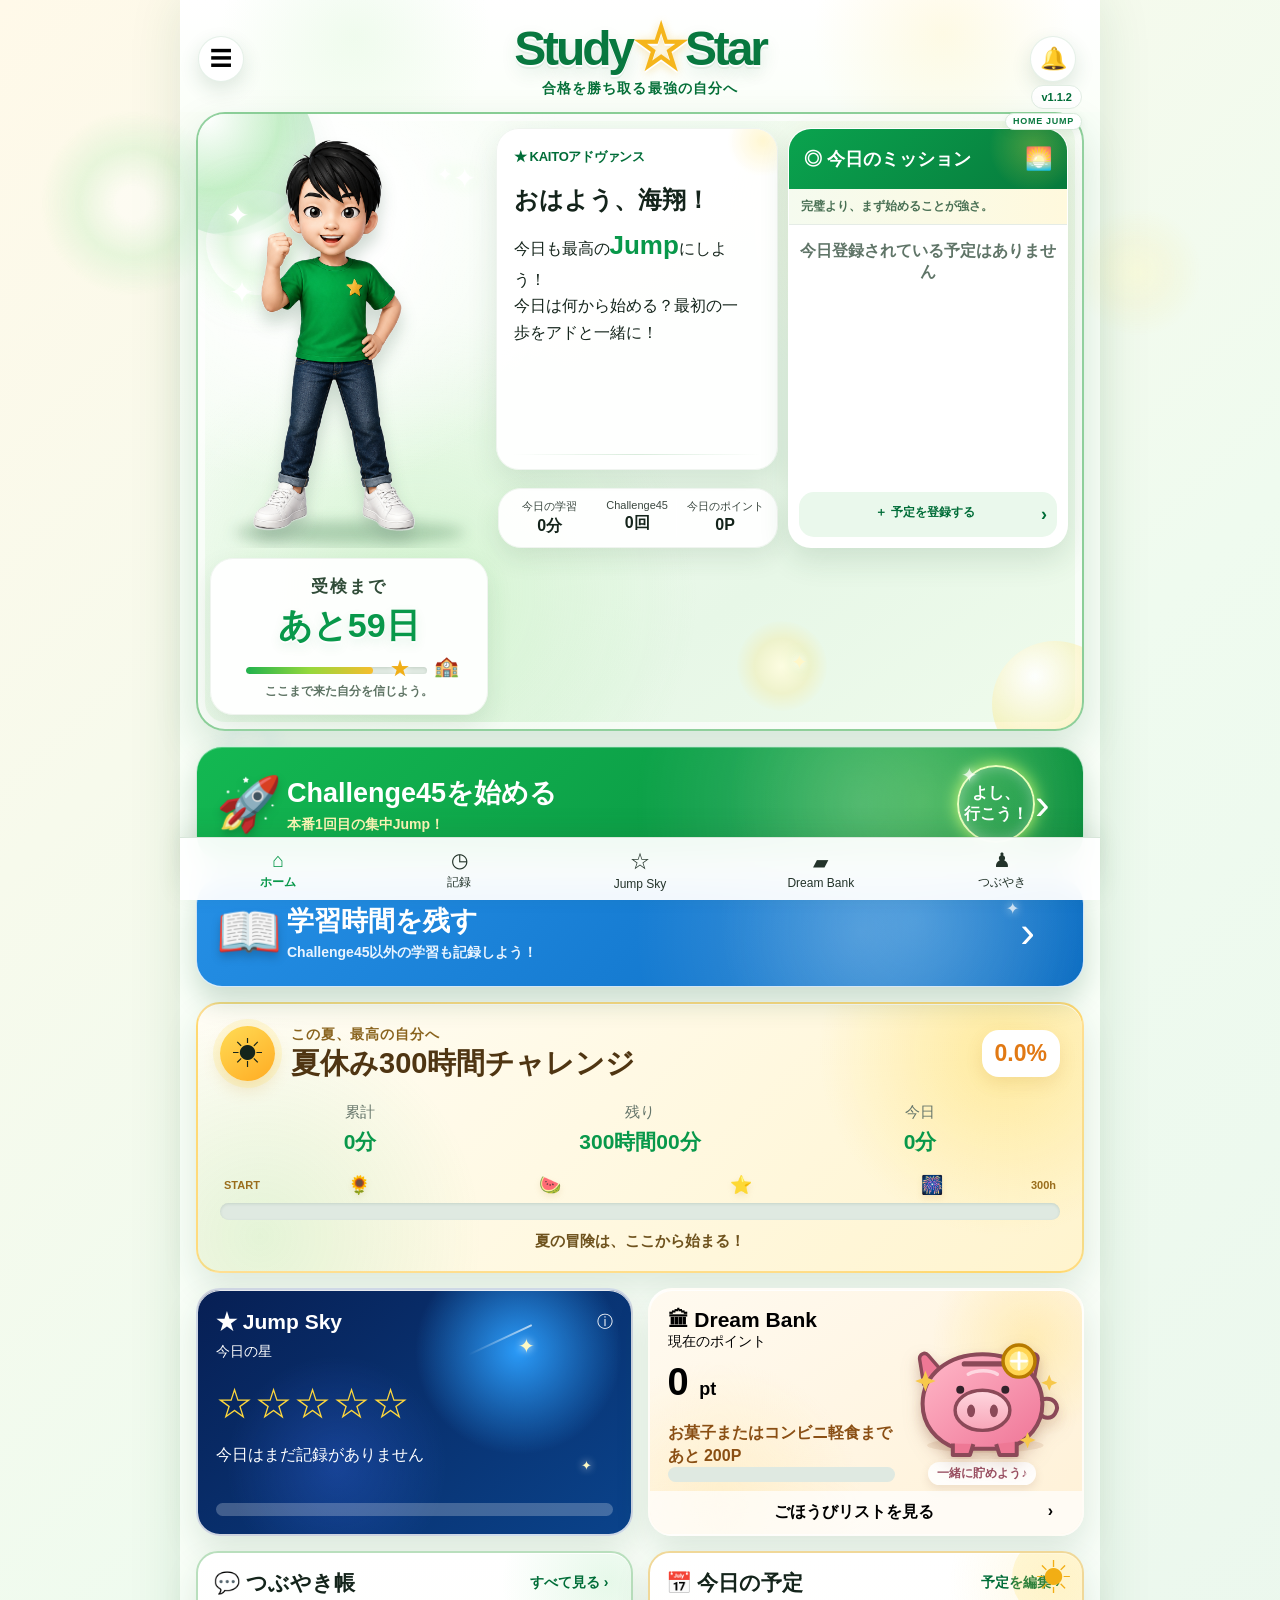
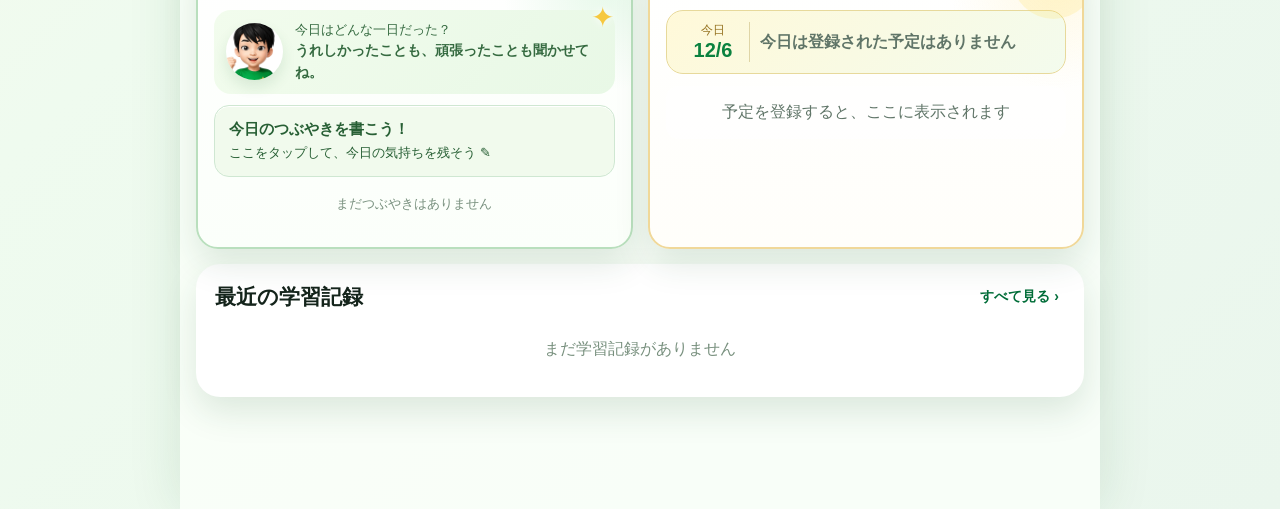
==== commit c1fa4c8b: "Add files via upload" ====
--- a/index.html
+++ b/index.html
@@ -5,8 +5,8 @@
 <meta charset="utf-8"/>
 <meta content="width=device-width,initial-scale=1,viewport-fit=cover" name="viewport"/>
 <meta content="#0a9b4a" name="theme-color"/>
-<title>Study☆Star v1.1</title>
-<link href="styles-world-300.css?v=home-1-1-1" rel="stylesheet"/>
+<title>Study☆Star v1.1.2</title>
+<link href="styles-world-300.css?v=home-1-1-2" rel="stylesheet"/>
 </head>
 <body>
 <div aria-hidden="true" class="ambient-sky"><i></i><i></i><i></i></div><div class="app-shell">
@@ -17,7 +17,7 @@
 <div class="brand-sub">合格を勝ち取る最強の自分へ</div>
 </div>
 <button aria-label="お知らせ" class="round-btn" id="noticeBtn">🔔</button>
-<span class="version">v1.1.1</span><span class="build-mark">HOME JUMP</span>
+<span class="version">v1.1.2</span><span class="build-mark">HOME JUMP</span>
 </header>
 <main>
 <section class="hero-card">
@@ -54,7 +54,7 @@
 <div class="mission-head"><span>◎ 今日のミッション</span><b id="missionWeather">☀</b></div>
 <p class="mission-whisper" id="missionWhisper">今日の一歩を、アドと一緒に。</p>
 <div id="missionList"></div>
-<button class="mission-edit" id="missionEditBtn">✎ ミッションを確認・編集 <span>›</span></button>
+<button class="mission-edit" id="missionEditBtn" type="button">＋ 予定を登録する <span>›</span></button>
 </div>
 </section>
 <button class="action-card challenge" id="challengeBtn">
@@ -116,17 +116,12 @@
 </article>
 <article class="schedule-card">
 <div class="schedule-sun">☀</div>
-<div class="section-head"><h2>📅 今日の予定</h2><button id="scheduleBtn">すべて見る ›</button></div>
+<div class="section-head"><h2>📅 今日の予定</h2><button id="scheduleBtn" type="button">予定を編集 ›</button></div>
 <div class="today-feature">
-<div class="today-date"><small>今日</small><strong id="todayDateLabel">7/22</strong></div>
-<div class="today-plan"><span>🏫</span><div><b>塾（夏期講習）</b><small>15:50〜18:10</small></div></div>
-</div>
-<div class="schedule-row">
-<div class="day"><b>7/24</b><span>🏫 塾</span></div>
-<div class="day"><b>7/27</b><span>🤸 体操</span></div>
-<div class="day"><b>7/29</b><span>🏫 塾</span></div>
-<div class="day"><b>7/31</b><span>📚 塾</span></div>
-</div>
+<div class="today-date"><small>今日</small><strong id="todayDateLabel">--/--</strong></div>
+<div class="today-plan" id="todayPlan"></div>
+</div>
+<div class="schedule-row" id="scheduleRow"></div>
 </article>
 </section>
 <section class="history-card">
@@ -149,7 +144,7 @@
 <label>カテゴリ<select id="recordCategory" required=""></select></label>
 <label>学習時間（分）<input id="recordMinutes" max="720" min="1" placeholder="例：45" required="" step="1" type="number"/></label>
 <label>memo<textarea id="recordMemo" placeholder="今日できたこと、次に頑張ること" rows="3"></textarea></label>
-<div class="rule-note">Challenge45以外の学習は <b>1分＝1P</b> でDream Bankに貯まります。</div>
+<div class="rule-note" id="manualPointRule">Challenge45以外の学習ポイントは保護者モードで設定できます。</div>
 <div class="dialog-actions"><button class="sub" id="cancelRecord" type="button">キャンセル</button><button class="primary" id="saveRecord" type="submit">記録する</button></div>
 </form>
 </dialog>
@@ -178,6 +173,20 @@
 <div class="dialog-actions"><button class="sub" id="backTweet" type="button">戻る</button><button class="primary" id="saveTweet" type="submit">残す</button></div>
 </form>
 </dialog>
+
+<dialog id="scheduleDialog">
+<form class="dialog-card schedule-dialog-card" id="scheduleForm">
+<div class="dialog-head"><h2>📅 予定を登録</h2><button id="closeSchedule" type="button">×</button></div>
+<label>日付<input id="scheduleDate" required type="date"/></label>
+<label>種類<select id="scheduleType" required>
+<option value="塾">塾</option><option value="模試">模試</option><option value="学校行事">学校行事</option><option value="その他">その他</option>
+</select></label>
+<label>予定名<input id="scheduleTitle" maxlength="40" placeholder="例：夏期講習" required type="text"/></label>
+<div class="schedule-time-grid"><label>開始時刻<input id="scheduleStart" type="time"/></label><label>終了時刻<input id="scheduleEnd" type="time"/></label></div>
+<div class="dialog-actions"><button class="sub" id="cancelSchedule" type="button">キャンセル</button><button class="primary" type="submit">登録する</button></div>
+<div class="schedule-editor-list" id="scheduleEditorList"></div>
+</form>
+</dialog>
 <dialog id="listDialog">
 <div class="dialog-card list-dialog">
 <div class="dialog-head"><h2 id="listTitle">一覧</h2><button id="closeList">×</button></div>
@@ -191,10 +200,23 @@
 <label>アドのひとこと
     <textarea id="parentMessage" maxlength="100" rows="4"></textarea>
 </label>
-<div class="dialog-actions"><button class="sub" id="cancelParent" type="button">戻る</button><button class="primary" type="submit">保存</button></div>
+<section class="parent-settings-section">
+<h3>ポイント設定</h3>
+<div class="point-setting-grid">
+<label>Challenge45 1・2回目<input id="pointFirstTwo" min="0" max="9999" step="1" type="number"/></label>
+<label>Challenge45 3回目以降<input id="pointThirdPlus" min="0" max="9999" step="1" type="number"/></label>
+<label>通常学習 1分あたり<input id="pointPerMinute" min="0" max="100" step="0.1" type="number"/></label>
+</div>
+<p class="rule-note">すでに記録済みのポイントは変更せず、保存後の新しい学習記録から適用します。</p>
+</section>
+<section class="parent-settings-section">
+<h3>ごほうびに必要なポイント</h3>
+<div class="reward-setting-list" id="rewardSettingList"></div>
+</section>
+<div class="dialog-actions"><button class="sub" id="cancelParent" type="button">戻る</button><button class="primary" type="submit">設定を保存</button></div>
 </form>
 </dialog>
 <div class="toast" id="toast"></div>
-<script src="app-world-300.js?v=home-1-1-1"></script>
+<script src="app-world-300.js?v=home-1-1-2"></script>
 </body>
 </html>
--- a/styles-world-300.css
+++ b/styles-world-300.css
@@ -1064,3 +1064,43 @@
   .today-status small{font-size:11px}
   .today-status strong{font-size:16px}
 }
+
+
+/* v1.1.2 予定とミッションの分離 */
+.mission-empty{padding:16px 10px;text-align:center;color:#607568;font-weight:700;background:rgba(255,255,255,.66);border-radius:13px}
+.today-plan{display:block}
+.today-plan-line{display:flex;align-items:center;gap:10px;padding:5px 0}
+.today-plan-line>span{font-size:25px}.today-plan-line b,.today-plan-line small{display:block}.today-plan-line small{margin-top:3px;color:#617267}
+.today-plan-empty{color:#607568;font-weight:700;line-height:1.5}
+.schedule-empty-wide{grid-column:1/-1;text-align:center;padding:16px;color:#607568;background:rgba(255,255,255,.65);border-radius:13px}
+.schedule-time-grid{display:grid;grid-template-columns:1fr 1fr;gap:10px}
+.schedule-dialog-card{max-height:min(88vh,760px);overflow:auto}
+.schedule-editor-list{margin-top:20px;padding-top:14px;border-top:1px solid #dbe8de}.schedule-editor-list h3{margin:0 0 10px;color:var(--deep)}
+.schedule-editor-item{display:grid;grid-template-columns:auto 1fr auto;gap:10px;align-items:center;padding:11px 4px;border-bottom:1px solid #e5eee7}.schedule-editor-item>span{font-size:23px}.schedule-editor-item b,.schedule-editor-item small{display:block}.schedule-editor-item small{margin-top:3px;color:#68766d}.schedule-editor-item button{border:0;border-radius:10px;padding:8px 10px;background:#fff0f0;color:#b83d3d;font-weight:800}.schedule-editor-empty{text-align:center;color:#607568}
+@media(max-width:560px){.schedule-time-grid{grid-template-columns:1fr}.schedule-row{grid-template-columns:repeat(2,1fr)}}
+
+
+/* v1.1.3 ポイント設定・スマホ予定編集 */
+.schedule-card{display:block!important}
+.schedule-card .section-head button,.mission-edit{touch-action:manipulation;cursor:pointer}
+.parent-settings-section{margin-top:18px;padding-top:14px;border-top:1px solid #dce8df}
+.parent-settings-section h3{margin:0 0 12px;color:var(--deep)}
+.point-setting-grid{display:grid;grid-template-columns:repeat(3,1fr);gap:10px}
+.reward-setting-list{display:grid;gap:8px}
+.reward-setting-row{display:grid!important;grid-template-columns:1fr minmax(90px,130px) auto;gap:8px;align-items:center;margin:0!important}
+.reward-setting-row input{text-align:right}
+#scheduleDialog[open],#parentDialog[open]{display:flex;align-items:center;justify-content:center}
+@media(max-width:700px){
+ .lower-grid{display:grid!important;grid-template-columns:1fr!important}
+ .schedule-card{display:block!important;padding:14px}
+ .schedule-row{grid-template-columns:1fr 1fr!important}
+ .today-feature{grid-template-columns:auto 1fr;gap:10px}
+ .schedule-dialog-card{width:min(94vw,520px);max-height:88vh;padding:16px;overflow:auto}
+ .point-setting-grid{grid-template-columns:1fr}
+ .reward-setting-row{grid-template-columns:1fr 100px auto}
+}
+@media(max-width:420px){
+ .schedule-row{grid-template-columns:1fr!important}
+ .today-feature{grid-template-columns:1fr}
+ .today-date{text-align:left}
+}
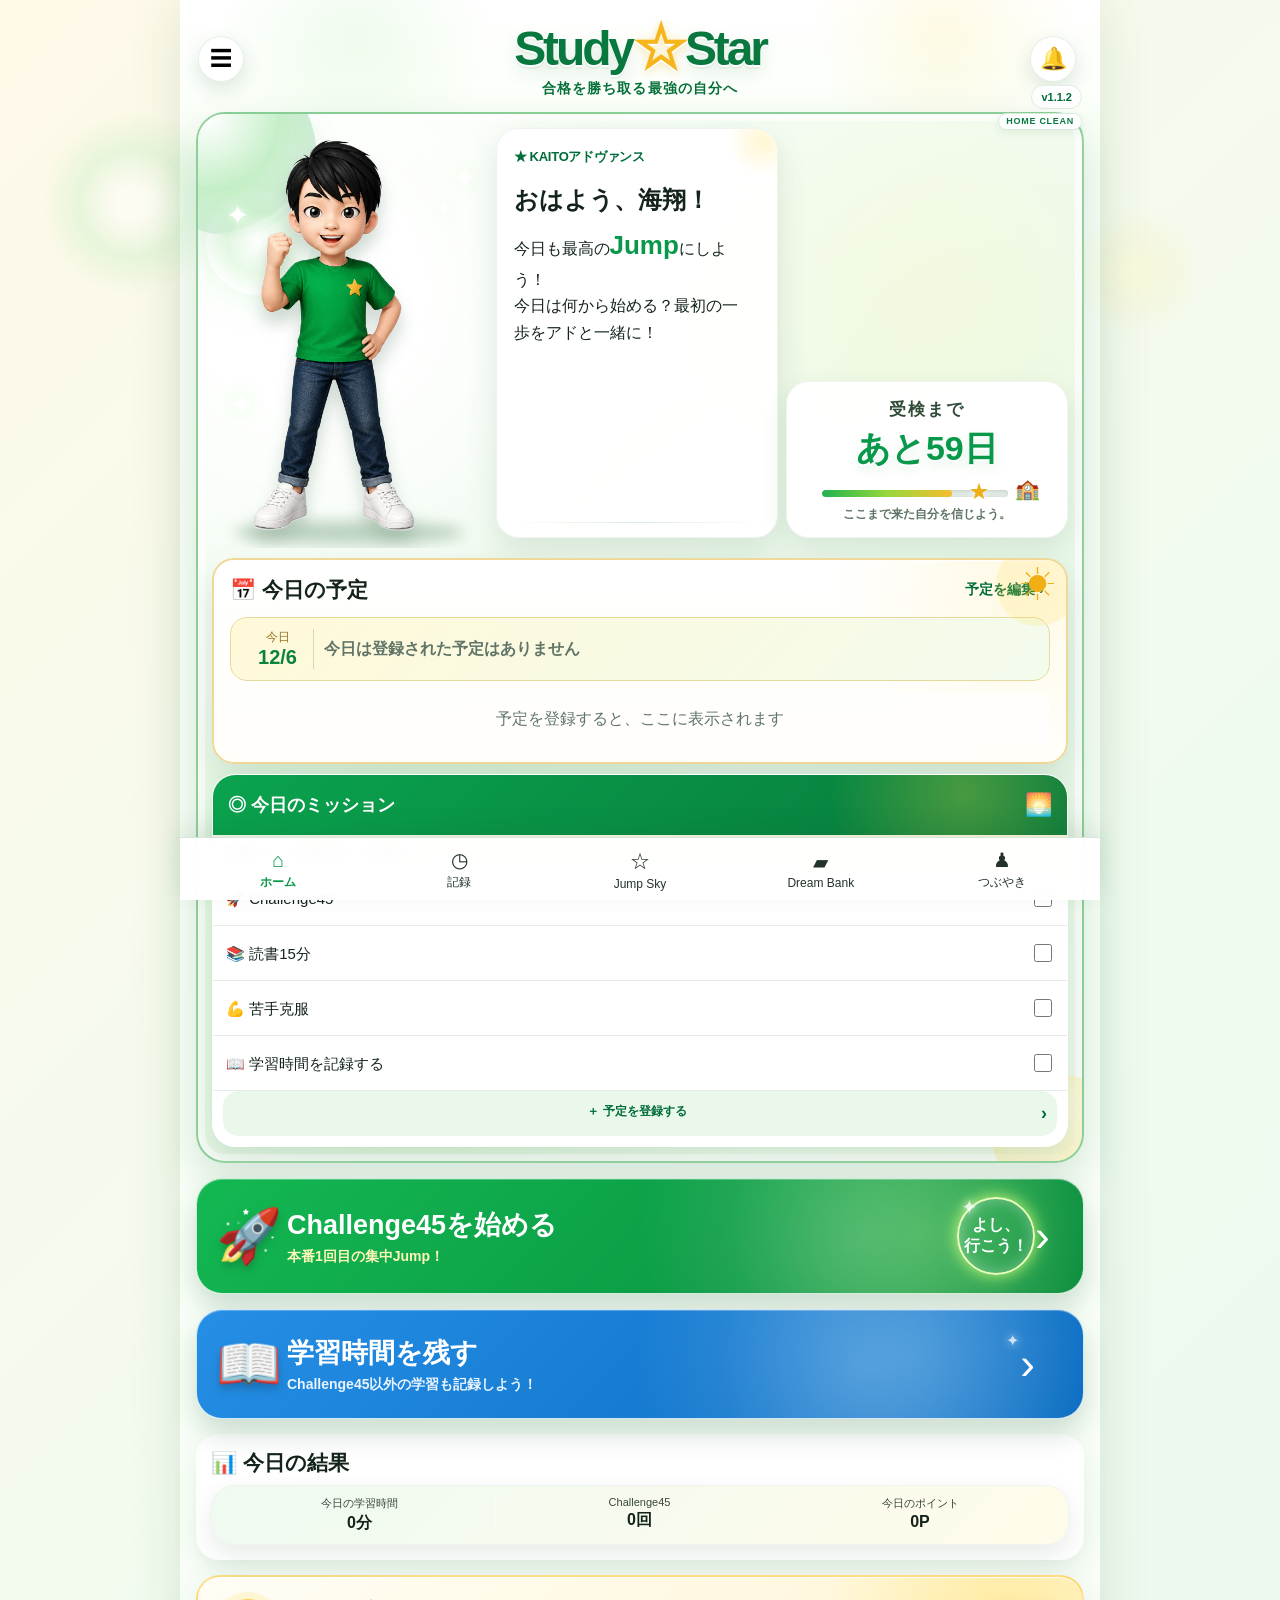
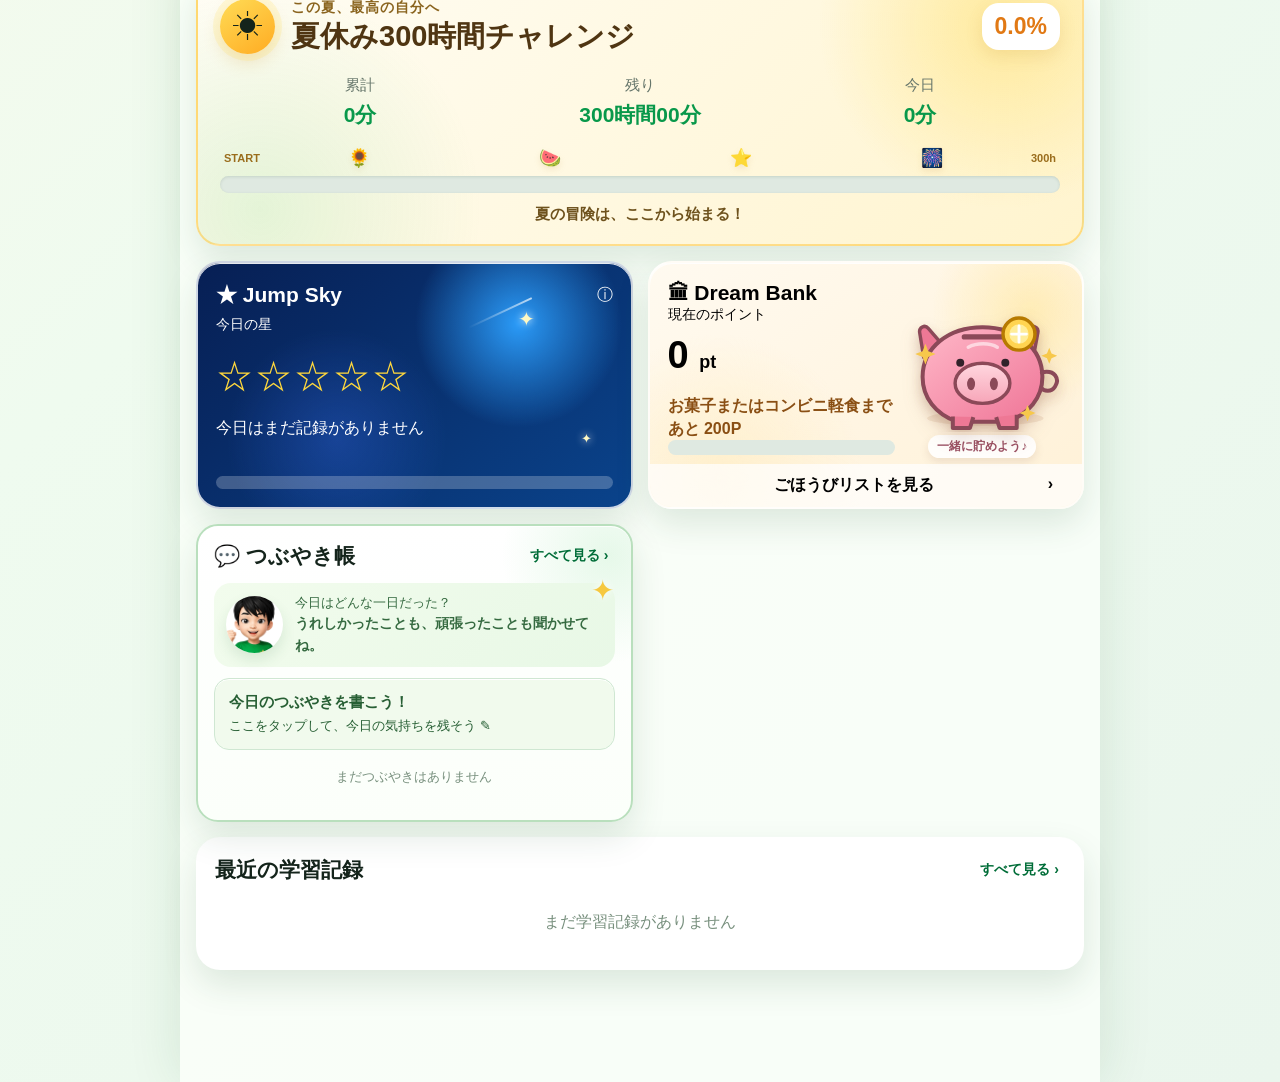
==== commit b2eb9608: "Add files via upload" ====
--- a/index.html
+++ b/index.html
@@ -6,7 +6,7 @@
 <meta content="width=device-width,initial-scale=1,viewport-fit=cover" name="viewport"/>
 <meta content="#0a9b4a" name="theme-color"/>
 <title>Study☆Star v1.1.2</title>
-<link href="styles-world-300.css?v=home-1-1-2" rel="stylesheet"/>
+<link href="styles-world-300.css?v=home-1-1-2-clean" rel="stylesheet"/>
 </head>
 <body>
 <div aria-hidden="true" class="ambient-sky"><i></i><i></i><i></i></div><div class="app-shell">
@@ -17,7 +17,7 @@
 <div class="brand-sub">合格を勝ち取る最強の自分へ</div>
 </div>
 <button aria-label="お知らせ" class="round-btn" id="noticeBtn">🔔</button>
-<span class="version">v1.1.2</span><span class="build-mark">HOME JUMP</span>
+<span class="version">v1.1.2</span><span class="build-mark">HOME CLEAN</span>
 </header>
 <main>
 <section class="hero-card">
@@ -35,11 +35,6 @@
 <p id="greetingBody">今日も最高の<br/><strong>Jump</strong>にしよう！</p>
 
 </div>
-<div class="today-status glass" aria-label="今日の記録">
-<div><small>今日の学習</small><strong id="homeTodayStudy">0分</strong></div>
-<div><small>Challenge45</small><strong id="homeTodayChallenge">0回</strong></div>
-<div><small>今日のポイント</small><strong id="homeTodayPoints">0P</strong></div>
-</div>
 <div class="count-card glass">
 <span>受検まで</span>
 <strong id="examCountdown">あと196日</strong>
@@ -50,6 +45,15 @@
 </div>
 <small id="examEncourage">今日も一歩、前へ。</small>
 </div>
+<article class="schedule-card home-schedule-card">
+<div class="schedule-sun">☀</div>
+<div class="section-head"><h2>📅 今日の予定</h2><button id="scheduleBtn" type="button">予定を編集 ›</button></div>
+<div class="today-feature">
+<div class="today-date"><small>今日</small><strong id="todayDateLabel">--/--</strong></div>
+<div class="today-plan" id="todayPlan"></div>
+</div>
+<div class="schedule-row" id="scheduleRow"></div>
+</article>
 <div class="mission-card">
 <div class="mission-head"><span>◎ 今日のミッション</span><b id="missionWeather">☀</b></div>
 <p class="mission-whisper" id="missionWhisper">今日の一歩を、アドと一緒に。</p>
@@ -67,6 +71,14 @@
 <div><strong>学習時間を残す</strong><small>Challenge45以外の学習も記録しよう！</small></div>
 <span class="chev">›</span>
 </button>
+<section class="today-result-card" aria-label="今日の結果">
+<div class="section-head"><h2>📊 今日の結果</h2></div>
+<div class="today-status glass">
+<div><small>今日の学習時間</small><strong id="homeTodayStudy">0分</strong></div>
+<div><small>Challenge45</small><strong id="homeTodayChallenge">0回</strong></div>
+<div><small>今日のポイント</small><strong id="homeTodayPoints">0P</strong></div>
+</div>
+</section>
 <section class="summer-card">
 <div class="summer-banner">
 <div class="summer-sun">☀</div>
@@ -114,15 +126,7 @@
 <button class="tweet-entry" id="tweetBtn"><b>今日のつぶやきを書こう！</b><span>ここをタップして、今日の気持ちを残そう ✎</span></button>
 <div class="recent-list" id="recentTweets"></div>
 </article>
-<article class="schedule-card">
-<div class="schedule-sun">☀</div>
-<div class="section-head"><h2>📅 今日の予定</h2><button id="scheduleBtn" type="button">予定を編集 ›</button></div>
-<div class="today-feature">
-<div class="today-date"><small>今日</small><strong id="todayDateLabel">--/--</strong></div>
-<div class="today-plan" id="todayPlan"></div>
-</div>
-<div class="schedule-row" id="scheduleRow"></div>
-</article>
+
 </section>
 <section class="history-card">
 <div class="section-head"><h2>最近の学習記録</h2><button id="historyBtn">すべて見る ›</button></div>
@@ -217,6 +221,6 @@
 </form>
 </dialog>
 <div class="toast" id="toast"></div>
-<script src="app-world-300.js?v=home-1-1-2"></script>
+<script src="app-world-300.js?v=home-1-1-2-clean"></script>
 </body>
 </html>
--- a/styles-world-300.css
+++ b/styles-world-300.css
@@ -1104,3 +1104,51 @@
  .today-feature{grid-template-columns:1fr}
  .today-date{text-align:left}
 }
+
+/* === v1.1.2 修正版：予定・ミッション・今日の結果を整理 === */
+.home-schedule-card{
+  grid-column:1/4;
+  grid-row:3;
+  position:relative;
+  z-index:2;
+  margin:0;
+  padding:16px;
+}
+.hero-card .mission-card{
+  grid-column:1/4;
+  grid-row:4;
+}
+.today-result-card{
+  margin-top:15px;
+  padding:15px;
+  border-radius:23px;
+  background:#fff;
+  box-shadow:0 10px 26px rgba(33,85,48,.10);
+}
+.today-result-card .section-head{margin-bottom:8px}
+.today-result-card .today-status{margin:0;background:linear-gradient(135deg,#effaf1,#fffbea)}
+.schedule-dialog-card input[type="time"]{
+  min-width:0;
+  width:100%;
+  box-sizing:border-box;
+  font-size:16px;
+}
+#scheduleDialog{padding:10px}
+@media(max-width:720px){
+  .home-schedule-card{grid-column:1/3;grid-row:3}
+  .hero-card .mission-card{grid-column:1/3;grid-row:4}
+  .today-result-card{padding:13px}
+  .schedule-time-grid{grid-template-columns:1fr!important}
+  .schedule-dialog-card{width:min(96vw,520px);max-width:520px;padding:16px;overflow-x:hidden}
+  .schedule-dialog-card label{min-width:0}
+}
+@media(max-width:460px){
+  .home-schedule-card{padding:13px}
+  .today-result-card{padding:11px}
+  .today-status{grid-template-columns:repeat(3,minmax(0,1fr));gap:4px;padding:10px 5px}
+  .today-status small{white-space:normal;line-height:1.25;font-size:10px}
+  .today-status strong{font-size:14px}
+  #scheduleDialog{padding:4px}
+  .schedule-dialog-card{width:calc(100vw - 16px);padding:14px;border-radius:18px}
+  .schedule-dialog-card input,.schedule-dialog-card select{font-size:16px;padding:11px 10px}
+}
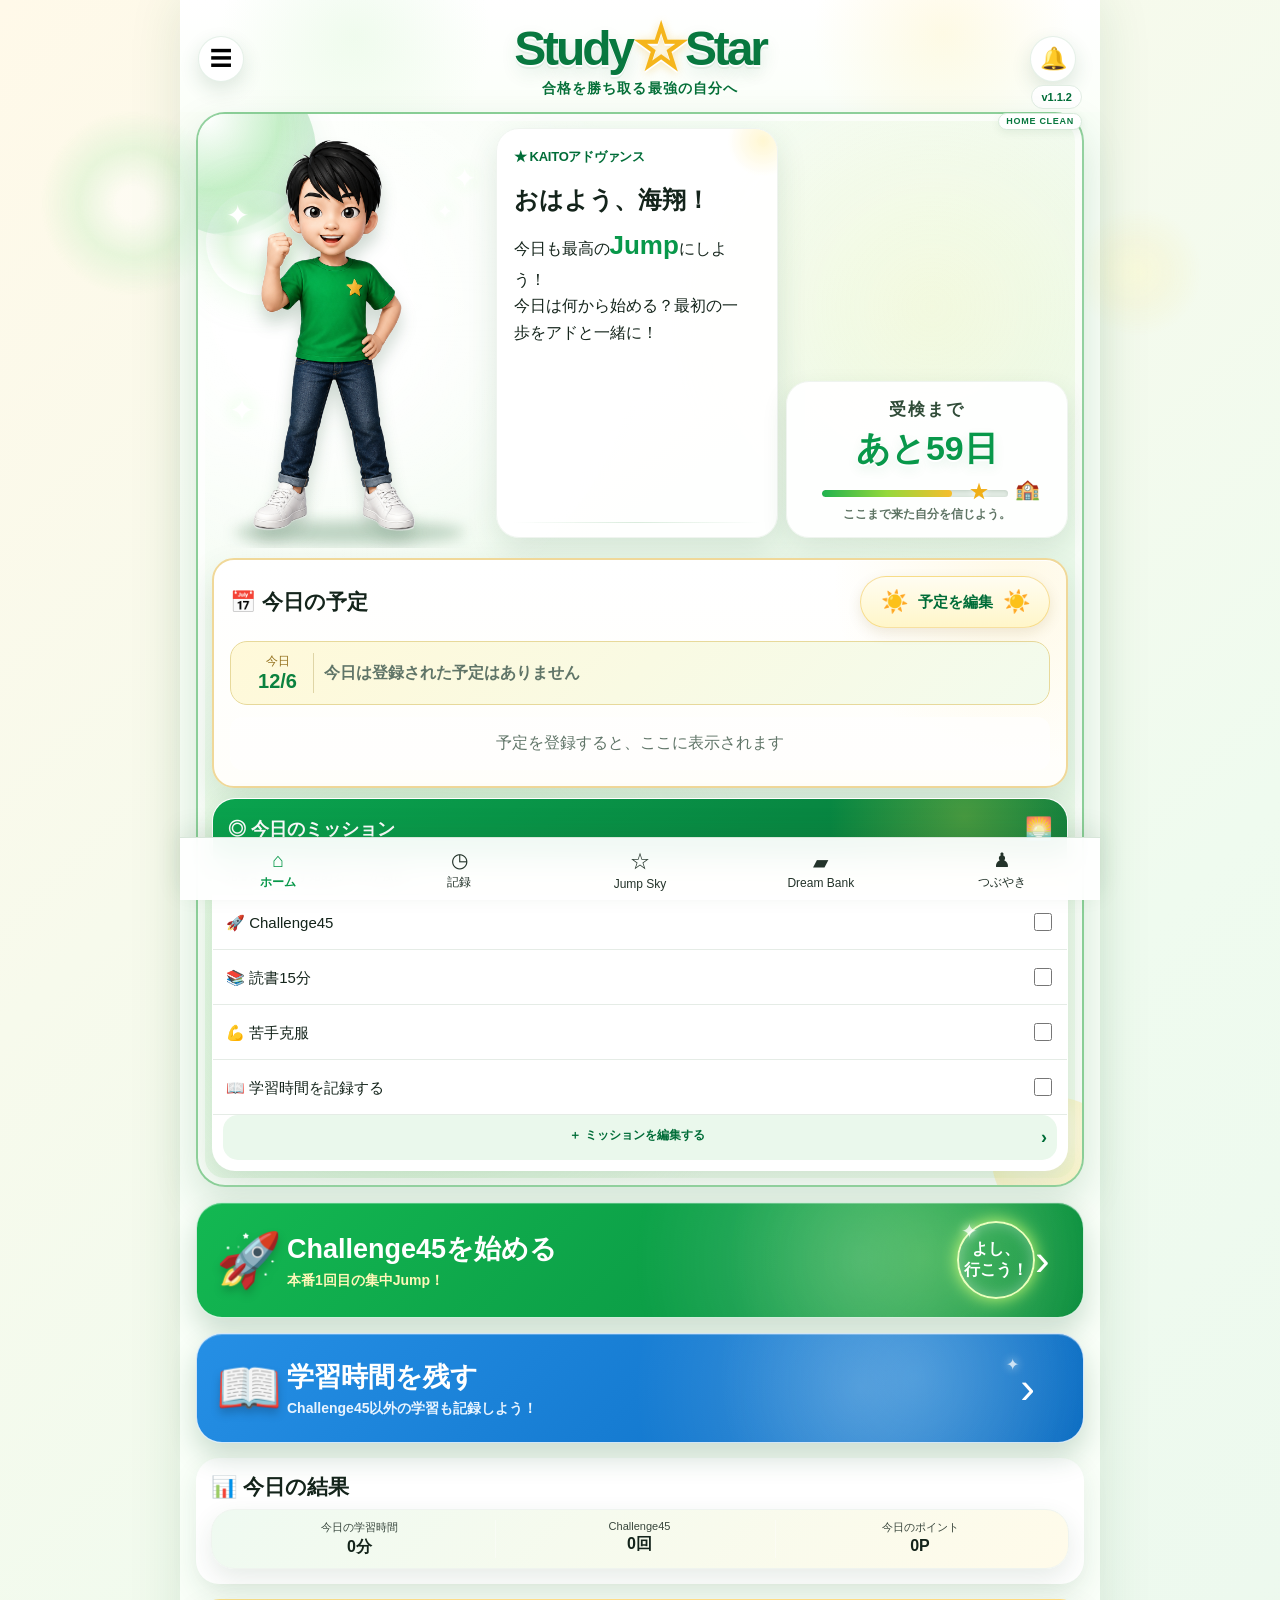
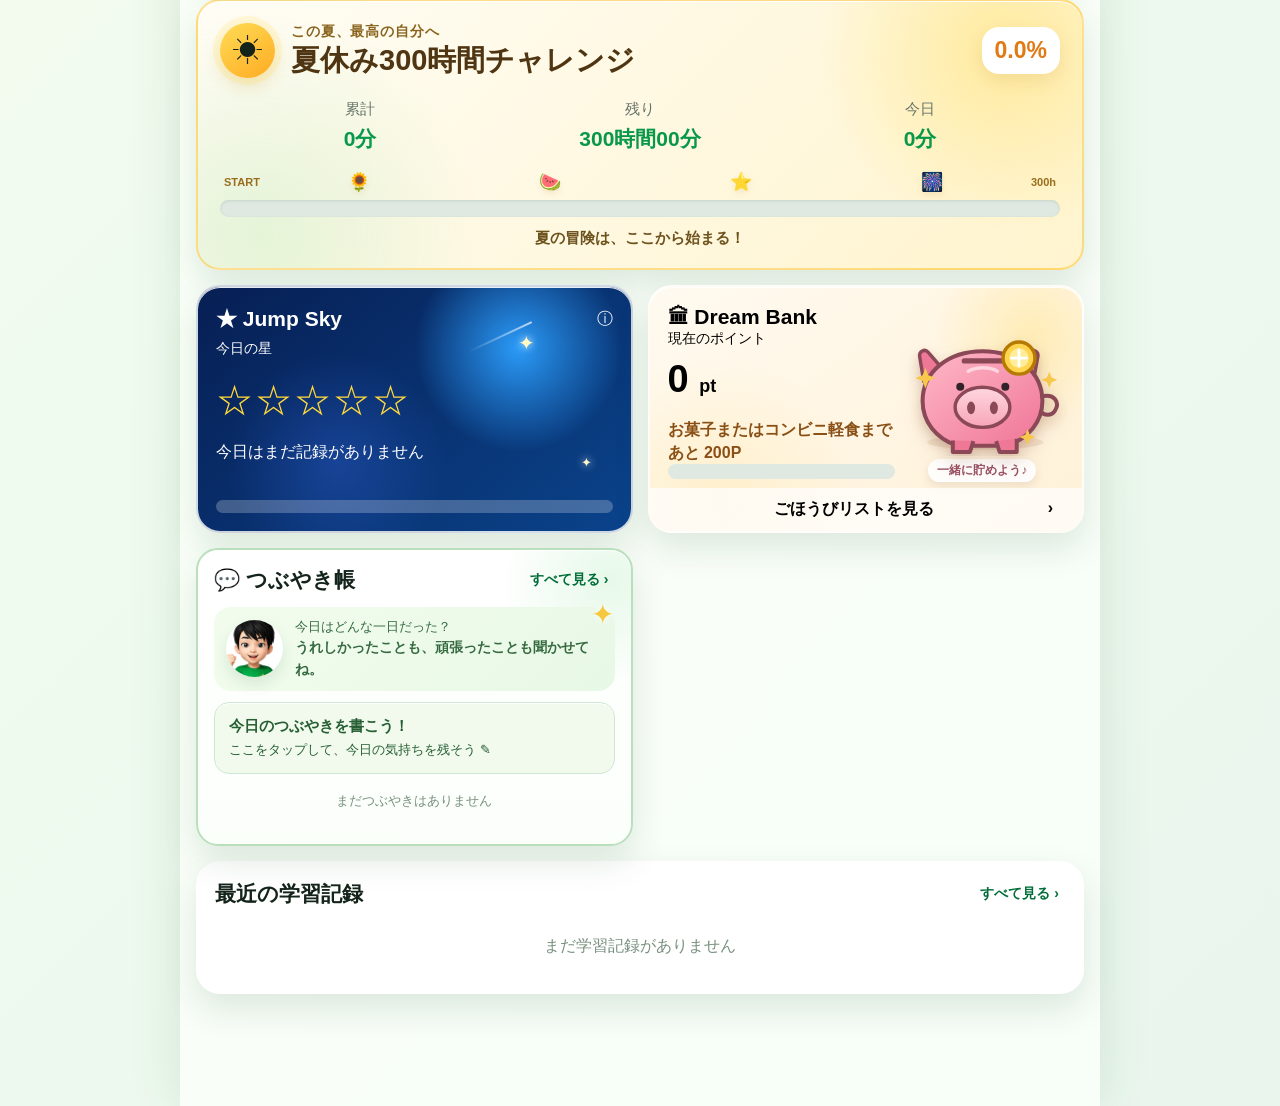
==== commit e641fa78: "Add files via upload" ====
--- a/index.html
+++ b/index.html
@@ -46,8 +46,7 @@
 <small id="examEncourage">今日も一歩、前へ。</small>
 </div>
 <article class="schedule-card home-schedule-card">
-<div class="schedule-sun">☀</div>
-<div class="section-head"><h2>📅 今日の予定</h2><button id="scheduleBtn" type="button">予定を編集 ›</button></div>
+<div class="section-head"><h2>📅 今日の予定</h2><button class="schedule-edit-button" id="scheduleBtn" type="button"><span>☀️</span><b>予定を編集</b><span>☀️</span></button></div>
 <div class="today-feature">
 <div class="today-date"><small>今日</small><strong id="todayDateLabel">--/--</strong></div>
 <div class="today-plan" id="todayPlan"></div>
@@ -58,7 +57,7 @@
 <div class="mission-head"><span>◎ 今日のミッション</span><b id="missionWeather">☀</b></div>
 <p class="mission-whisper" id="missionWhisper">今日の一歩を、アドと一緒に。</p>
 <div id="missionList"></div>
-<button class="mission-edit" id="missionEditBtn" type="button">＋ 予定を登録する <span>›</span></button>
+<button class="mission-edit" id="missionEditBtn" type="button">＋ ミッションを編集する <span>›</span></button>
 </div>
 </section>
 <button class="action-card challenge" id="challengeBtn">
@@ -175,6 +174,16 @@
 <div class="tweet-dialog-ad"><span><img alt="" src="kaito-advance-world-300.png"/></span><p>今日の気持ちは、今日だけの大切な星だよ。</p></div>
 <label>今日のつぶやき<textarea id="tweetText" maxlength="160" placeholder="今日うれしかったこと、頑張ったことを書いてみよう😊" rows="5"></textarea></label>
 <div class="dialog-actions"><button class="sub" id="backTweet" type="button">戻る</button><button class="primary" id="saveTweet" type="submit">残す</button></div>
+</form>
+</dialog>
+
+
+<dialog id="missionDialog">
+<form class="dialog-card mission-dialog-card" id="missionForm">
+<div class="dialog-head"><h2>◎ 今日のミッションを編集</h2><button id="closeMission" type="button">×</button></div>
+<p class="rule-note">今日取り組むことを1行ずつ入力してください。</p>
+<label>ミッション<textarea id="missionTemplateInput" maxlength="240" rows="7" placeholder="Challenge45\n読書15分\n苦手克服\n学習時間を記録する"></textarea></label>
+<div class="dialog-actions"><button class="sub" id="cancelMission" type="button">キャンセル</button><button class="primary" type="submit">保存する</button></div>
 </form>
 </dialog>
 
--- a/styles-world-300.css
+++ b/styles-world-300.css
@@ -1152,3 +1152,36 @@
   .schedule-dialog-card{width:calc(100vw - 16px);padding:14px;border-radius:18px}
   .schedule-dialog-card input,.schedule-dialog-card select{font-size:16px;padding:11px 10px}
 }
+
+
+/* v1.1.2.2 実機確認修正 */
+.schedule-sun{display:none!important}
+.schedule-edit-button{
+  position:relative;z-index:3;min-width:190px;min-height:52px;padding:8px 16px!important;
+  display:inline-flex!important;align-items:center;justify-content:center;gap:10px;
+  border:1px solid rgba(235,177,30,.38)!important;border-radius:999px!important;
+  background:linear-gradient(180deg,#fffdf2,#fff6c9)!important;
+  box-shadow:0 5px 14px rgba(112,84,14,.12);font-size:15px!important;
+  -webkit-tap-highlight-color:transparent;touch-action:manipulation;cursor:pointer;
+}
+.schedule-edit-button span{font-size:22px;line-height:1;pointer-events:none}
+.schedule-edit-button b{pointer-events:none;white-space:nowrap}
+.schedule-edit-button:active{transform:scale(.98)}
+.today-plan-line{display:grid!important;grid-template-columns:auto minmax(0,1fr) auto;align-items:center;gap:9px;padding:7px 0}
+.today-plan-line b{min-width:0;overflow-wrap:anywhere}
+.today-plan-line time,.day-plan time{font-variant-numeric:tabular-nums;white-space:nowrap;color:#567060;font-weight:800}
+.day>div{display:grid;gap:7px;margin-top:9px}
+.day-plan{display:grid!important;grid-template-columns:minmax(0,1fr) auto;align-items:center;gap:10px;margin:0!important;text-align:left}
+.day-plan em{font-style:normal;min-width:0;overflow-wrap:anywhere}
+.mission-dialog-card{width:min(92vw,560px)}
+.mission-dialog-card textarea{width:100%;box-sizing:border-box;resize:vertical}
+@media(max-width:560px){
+ .home-schedule-card .section-head{align-items:flex-start;gap:8px}
+ .home-schedule-card .section-head h2{padding-top:11px}
+ .schedule-edit-button{min-width:166px;min-height:50px;padding:7px 11px!important;gap:7px;font-size:14px!important}
+ .schedule-edit-button span{font-size:20px}
+}
+@media(max-width:390px){
+ .home-schedule-card .section-head{display:grid;grid-template-columns:1fr}
+ .schedule-edit-button{width:100%}
+}
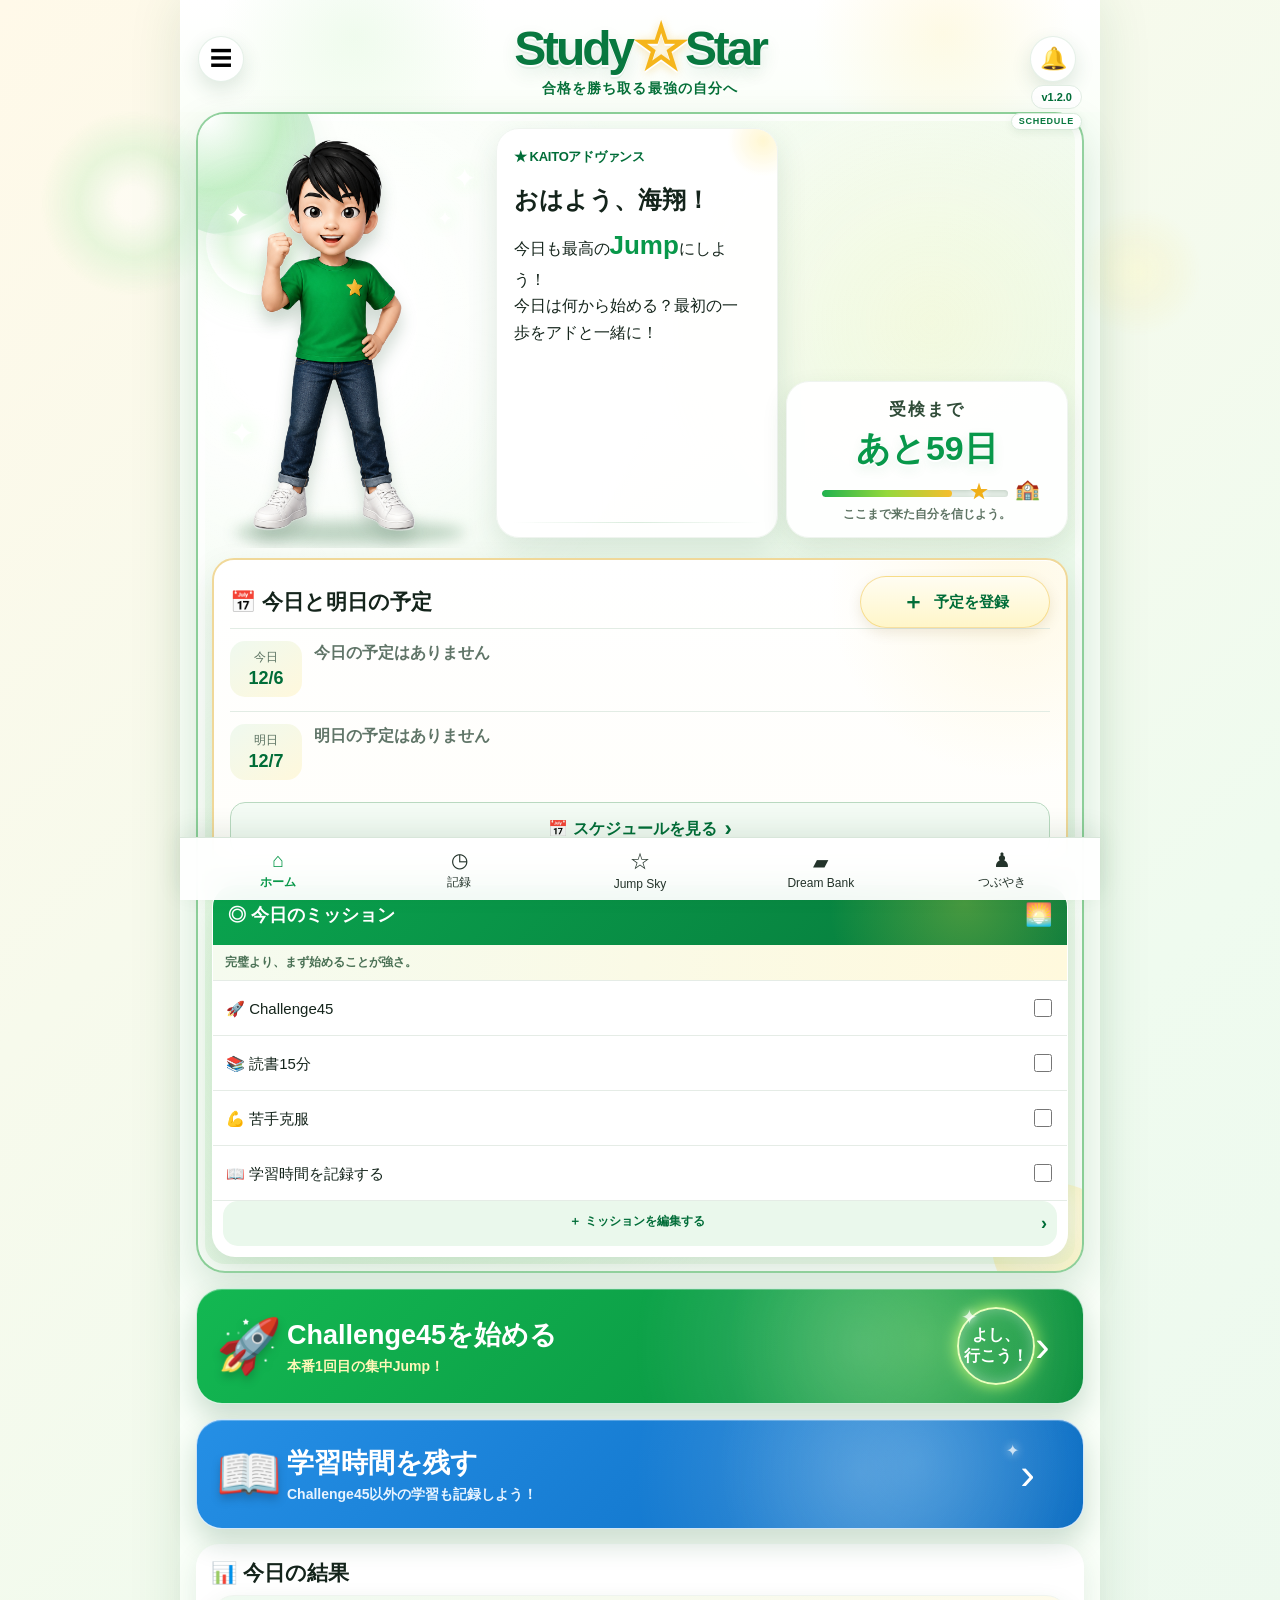
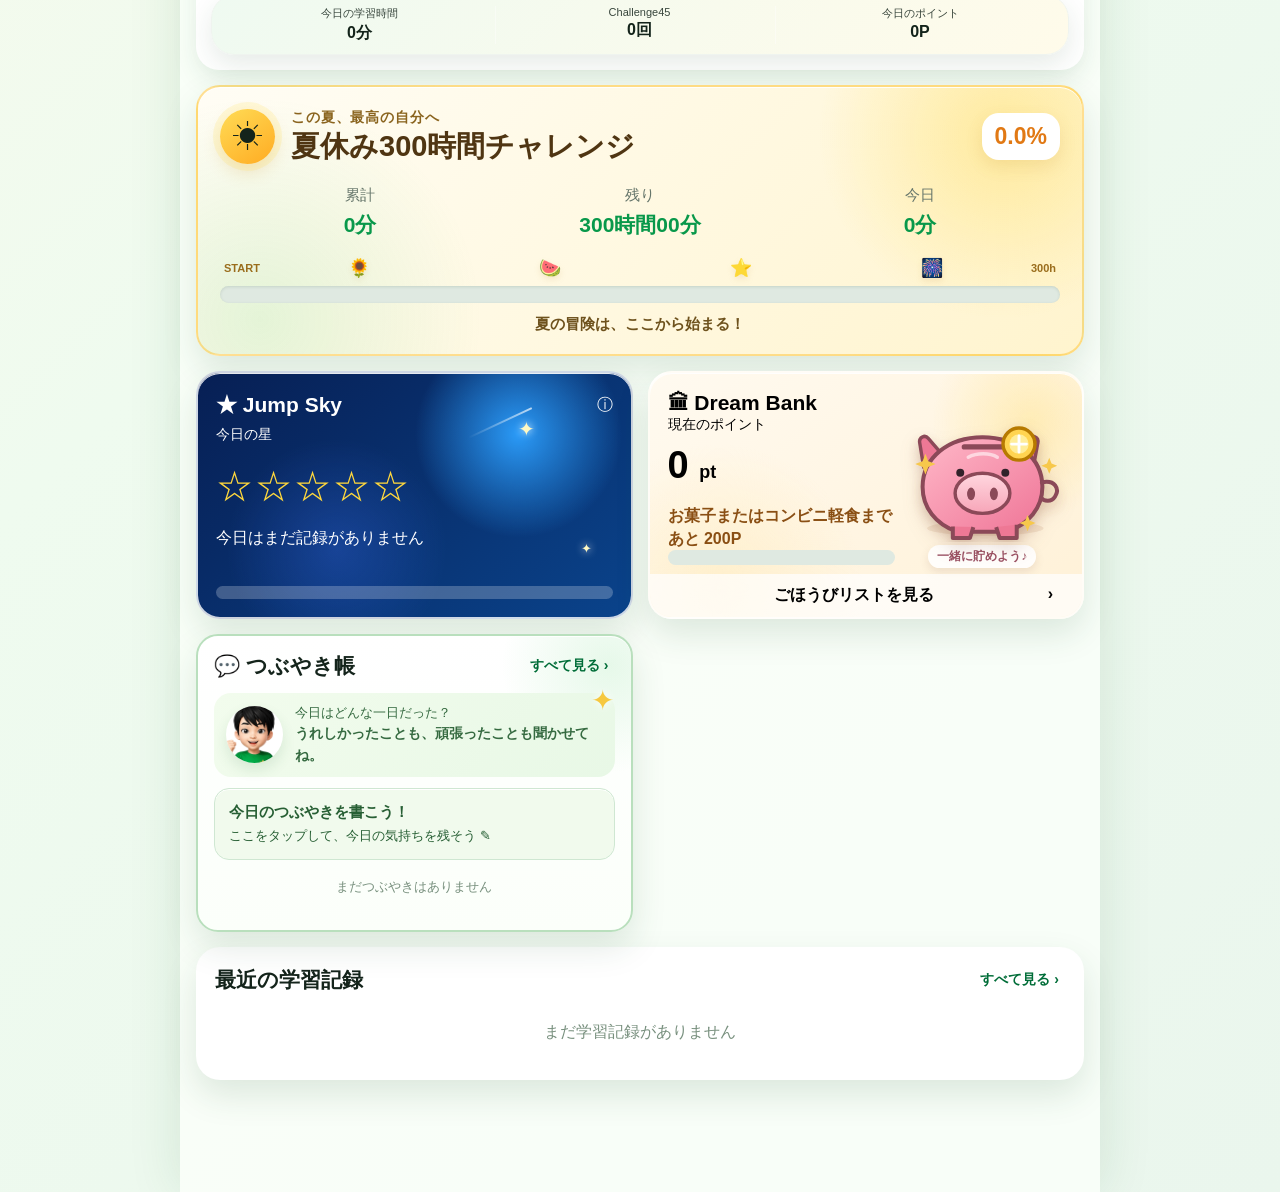
==== commit d142e51f: "Add files via upload" ====
--- a/index.html
+++ b/index.html
@@ -5,8 +5,8 @@
 <meta charset="utf-8"/>
 <meta content="width=device-width,initial-scale=1,viewport-fit=cover" name="viewport"/>
 <meta content="#0a9b4a" name="theme-color"/>
-<title>Study☆Star v1.1.2</title>
-<link href="styles-world-300.css?v=home-1-1-2-clean" rel="stylesheet"/>
+<title>Study☆Star v1.2.0</title>
+<link href="styles-world-300.css?v=1.1.2.3" rel="stylesheet"/>
 </head>
 <body>
 <div aria-hidden="true" class="ambient-sky"><i></i><i></i><i></i></div><div class="app-shell">
@@ -17,7 +17,7 @@
 <div class="brand-sub">合格を勝ち取る最強の自分へ</div>
 </div>
 <button aria-label="お知らせ" class="round-btn" id="noticeBtn">🔔</button>
-<span class="version">v1.1.2</span><span class="build-mark">HOME CLEAN</span>
+<span class="version">v1.2.0</span><span class="build-mark">SCHEDULE</span>
 </header>
 <main>
 <section class="hero-card">
@@ -46,12 +46,16 @@
 <small id="examEncourage">今日も一歩、前へ。</small>
 </div>
 <article class="schedule-card home-schedule-card">
-<div class="section-head"><h2>📅 今日の予定</h2><button class="schedule-edit-button" id="scheduleBtn" type="button"><span>☀️</span><b>予定を編集</b><span>☀️</span></button></div>
-<div class="today-feature">
-<div class="today-date"><small>今日</small><strong id="todayDateLabel">--/--</strong></div>
+<div class="section-head"><h2>📅 今日と明日の予定</h2><button class="schedule-edit-button" id="scheduleBtn" type="button"><span>＋</span><b>予定を登録</b></button></div>
+<div class="home-day-block">
+<div class="home-day-label"><small>今日</small><strong id="todayDateLabel">--/--</strong></div>
 <div class="today-plan" id="todayPlan"></div>
 </div>
-<div class="schedule-row" id="scheduleRow"></div>
+<div class="home-day-block tomorrow-block">
+<div class="home-day-label"><small>明日</small><strong id="tomorrowDateLabel">--/--</strong></div>
+<div class="today-plan" id="tomorrowPlan"></div>
+</div>
+<button class="schedule-view-button" id="scheduleViewBtn" type="button">📅 スケジュールを見る <span>›</span></button>
 </article>
 <div class="mission-card">
 <div class="mission-head"><span>◎ 今日のミッション</span><b id="missionWeather">☀</b></div>
@@ -195,10 +199,24 @@
 <option value="塾">塾</option><option value="模試">模試</option><option value="学校行事">学校行事</option><option value="その他">その他</option>
 </select></label>
 <label>予定名<input id="scheduleTitle" maxlength="40" placeholder="例：夏期講習" required type="text"/></label>
-<div class="schedule-time-grid"><label>開始時刻<input id="scheduleStart" type="time"/></label><label>終了時刻<input id="scheduleEnd" type="time"/></label></div>
-<div class="dialog-actions"><button class="sub" id="cancelSchedule" type="button">キャンセル</button><button class="primary" type="submit">登録する</button></div>
+<div class="schedule-time-grid">
+<fieldset class="time-select-field"><legend>開始時刻</legend><div class="custom-time-row"><select id="scheduleStartHour" aria-label="開始時刻の時"></select><span>時</span><select id="scheduleStartMinute" aria-label="開始時刻の分"></select><span>分</span></div></fieldset>
+<fieldset class="time-select-field"><legend>終了時刻</legend><div class="custom-time-row"><select id="scheduleEndHour" aria-label="終了時刻の時"></select><span>時</span><select id="scheduleEndMinute" aria-label="終了時刻の分"></select><span>分</span></div></fieldset>
+</div>
+<input id="scheduleEditingId" type="hidden"/>
+<input id="scheduleEditingDate" type="hidden"/>
+<div class="dialog-actions"><button class="sub" id="cancelSchedule" type="button">キャンセル</button><button class="primary" id="saveScheduleBtn" type="submit">登録する</button></div>
 <div class="schedule-editor-list" id="scheduleEditorList"></div>
 </form>
+</dialog>
+
+<dialog id="scheduleListDialog">
+<div class="dialog-card schedule-list-dialog-card">
+<div class="dialog-head"><h2>📅 スケジュール</h2><button id="closeScheduleList" type="button">×</button></div>
+<p class="rule-note">登録した先の予定を、日付順に確認できます。</p>
+<div id="scheduleFullList" class="schedule-full-list"></div>
+<button class="primary wide" id="addScheduleFromList" type="button">＋ 予定を登録する</button>
+</div>
 </dialog>
 <dialog id="listDialog">
 <div class="dialog-card list-dialog">
@@ -230,6 +248,6 @@
 </form>
 </dialog>
 <div class="toast" id="toast"></div>
-<script src="app-world-300.js?v=home-1-1-2-clean"></script>
+<script src="app-world-300.js?v=1.1.2.3"></script>
 </body>
 </html>
--- a/styles-world-300.css
+++ b/styles-world-300.css
@@ -1185,3 +1185,34 @@
  .home-schedule-card .section-head{display:grid;grid-template-columns:1fr}
  .schedule-edit-button{width:100%}
 }
+
+
+/* =========================================
+   Study☆Star v1.2.0 スケジュール機能
+   ========================================= */
+.home-day-block{display:grid;grid-template-columns:72px minmax(0,1fr);gap:12px;align-items:start;padding:12px 0;border-top:1px solid #e2ece4}
+.home-day-block:first-of-type{border-top:0}
+.home-day-label{text-align:center;padding:8px 6px;border-radius:15px;background:linear-gradient(145deg,#eff9ef,#fff8dc)}
+.home-day-label small,.home-day-label strong{display:block}.home-day-label small{font-size:12px;color:#58705f}.home-day-label strong{font-size:18px;color:var(--deep);margin-top:2px}
+.tomorrow-block{margin-top:2px}
+.schedule-view-button{width:100%;margin-top:10px;border:1px solid #b9d9c0;border-radius:15px;padding:13px 16px;background:#f3fbf4;color:var(--deep);font-weight:900;display:flex;justify-content:center;align-items:center;gap:8px}
+.schedule-view-button span{font-size:22px}
+.time-select-field{margin:14px 0 0;padding:10px 12px 12px;border:1px solid #cbdccf;border-radius:14px;min-width:0}
+.time-select-field legend{padding:0 5px;font-weight:900;color:#355b40}
+.custom-time-row{display:grid;grid-template-columns:minmax(64px,1fr) auto minmax(64px,1fr) auto;gap:7px;align-items:center}
+.custom-time-row select{width:100%;margin:0!important;padding:12px 8px!important;text-align:center;font-size:18px;font-weight:800;background:#fbfffb}
+.schedule-item-actions{display:flex;gap:6px}.schedule-editor-item .edit-plan{background:#edf8ef;color:#08783f}
+.schedule-list-dialog-card{width:min(94vw,620px);max-height:88vh;overflow:auto}
+.schedule-full-list{margin:12px 0 18px}.schedule-date-group{margin:0 0 15px;border:1px solid #dbe9dd;border-radius:16px;overflow:hidden;background:#fff}
+.schedule-date-group h3{display:flex;align-items:center;gap:8px;margin:0;padding:10px 13px;background:#eff8ef;color:var(--deep)}
+.schedule-date-group h3 small{font-size:12px;background:#fff4c9;color:#806100;border-radius:99px;padding:3px 8px}
+.full-schedule-item{display:grid;grid-template-columns:auto minmax(0,1fr) auto auto auto;gap:8px;align-items:center;padding:12px;border-top:1px solid #e7eee8}
+.full-schedule-item:first-of-type{border-top:0}.full-schedule-item>span{font-size:23px}.full-schedule-item b,.full-schedule-item small{display:block}.full-schedule-item small{color:#68766d;margin-top:2px}.full-schedule-item time{white-space:nowrap;font-variant-numeric:tabular-nums;font-weight:800;color:#567060}
+.full-schedule-item button{border:0;border-radius:9px;padding:7px 9px;font-weight:800;background:#edf8ef;color:#08783f}.full-schedule-item button:last-child{background:#fff0f0;color:#b83d3d}
+.schedule-list-empty{text-align:center;padding:28px 12px;color:#607568}
+@media(max-width:560px){
+ .home-day-block{grid-template-columns:62px minmax(0,1fr);gap:9px}.home-day-label strong{font-size:16px}
+ .schedule-time-grid{grid-template-columns:1fr 1fr!important}.custom-time-row{grid-template-columns:minmax(52px,1fr) auto minmax(52px,1fr) auto;gap:4px}.custom-time-row select{font-size:16px;padding:10px 4px!important}
+ .full-schedule-item{grid-template-columns:auto minmax(0,1fr) auto;gap:7px}.full-schedule-item time{grid-column:3}.full-schedule-item button{grid-row:2}.full-schedule-item button:nth-last-child(2){grid-column:2}.full-schedule-item button:last-child{grid-column:3}
+}
+@media(max-width:390px){.schedule-time-grid{grid-template-columns:1fr!important}.full-schedule-item time{font-size:13px}}
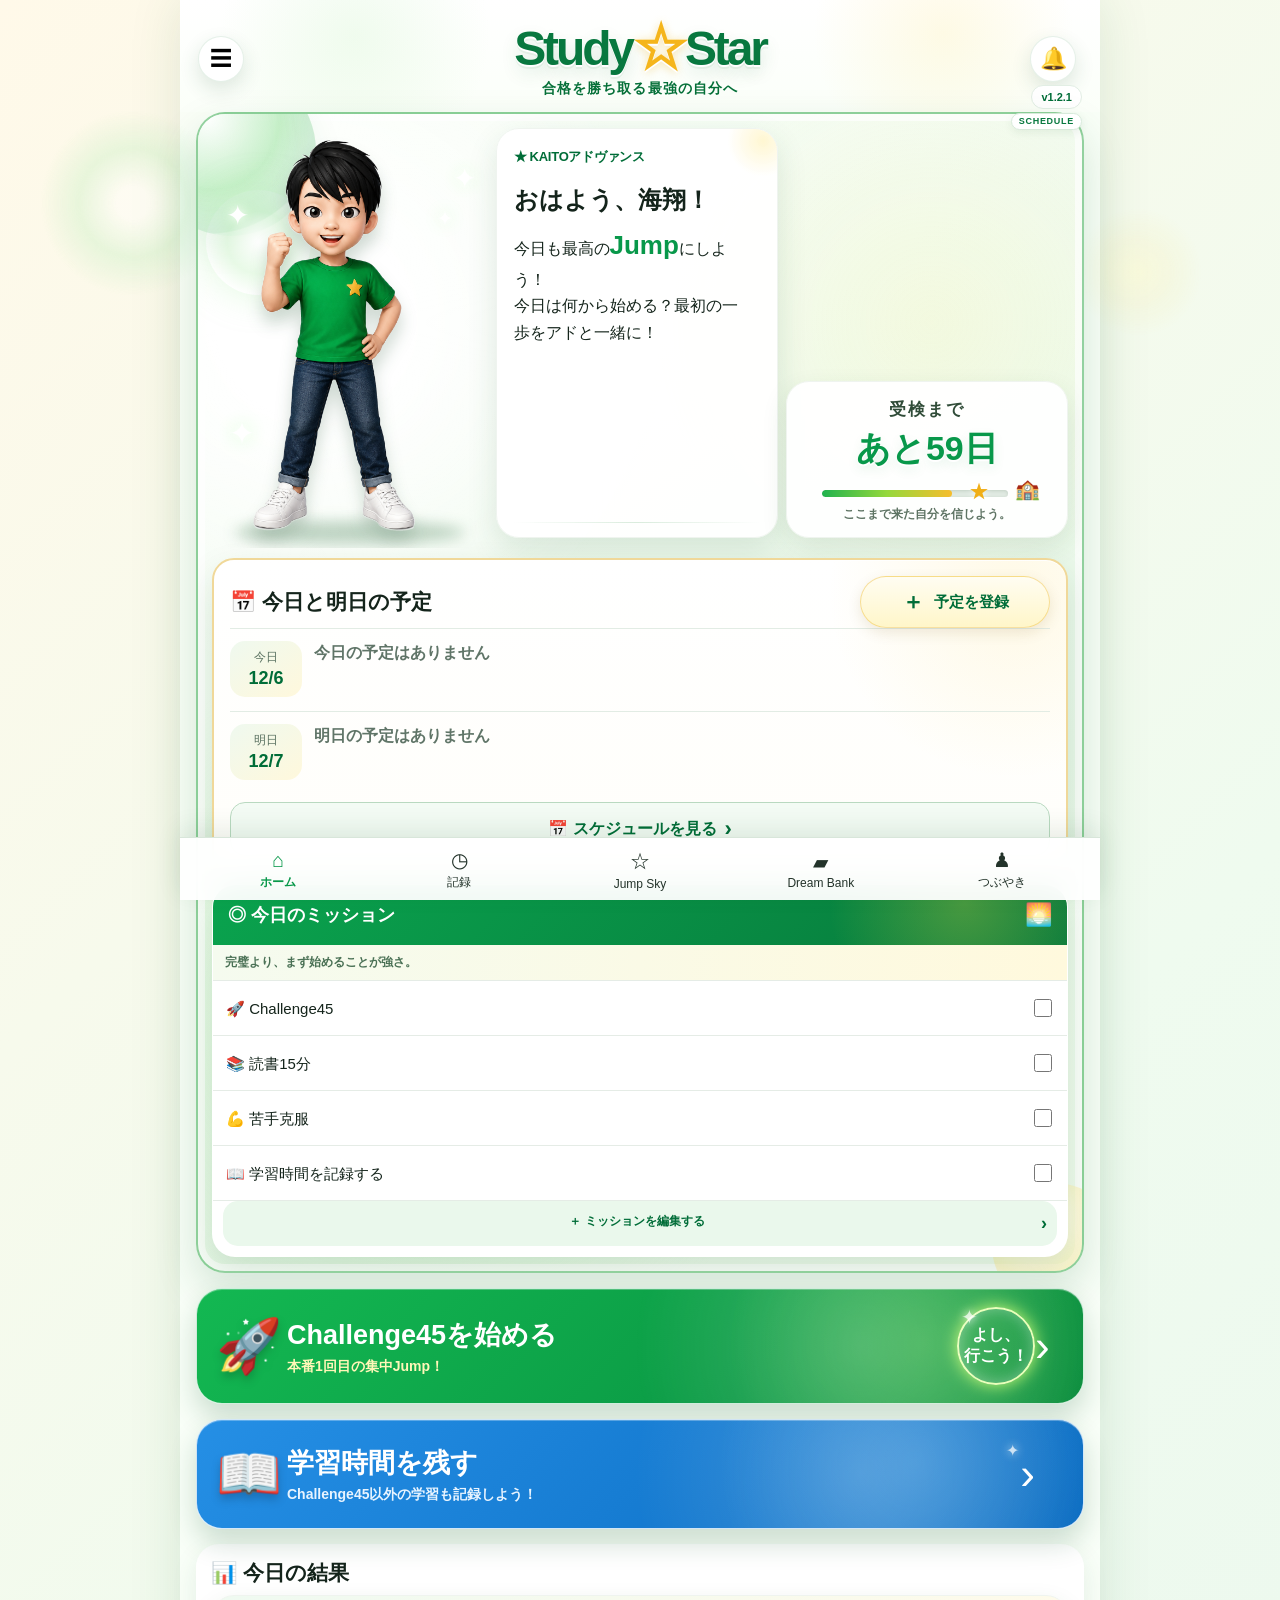
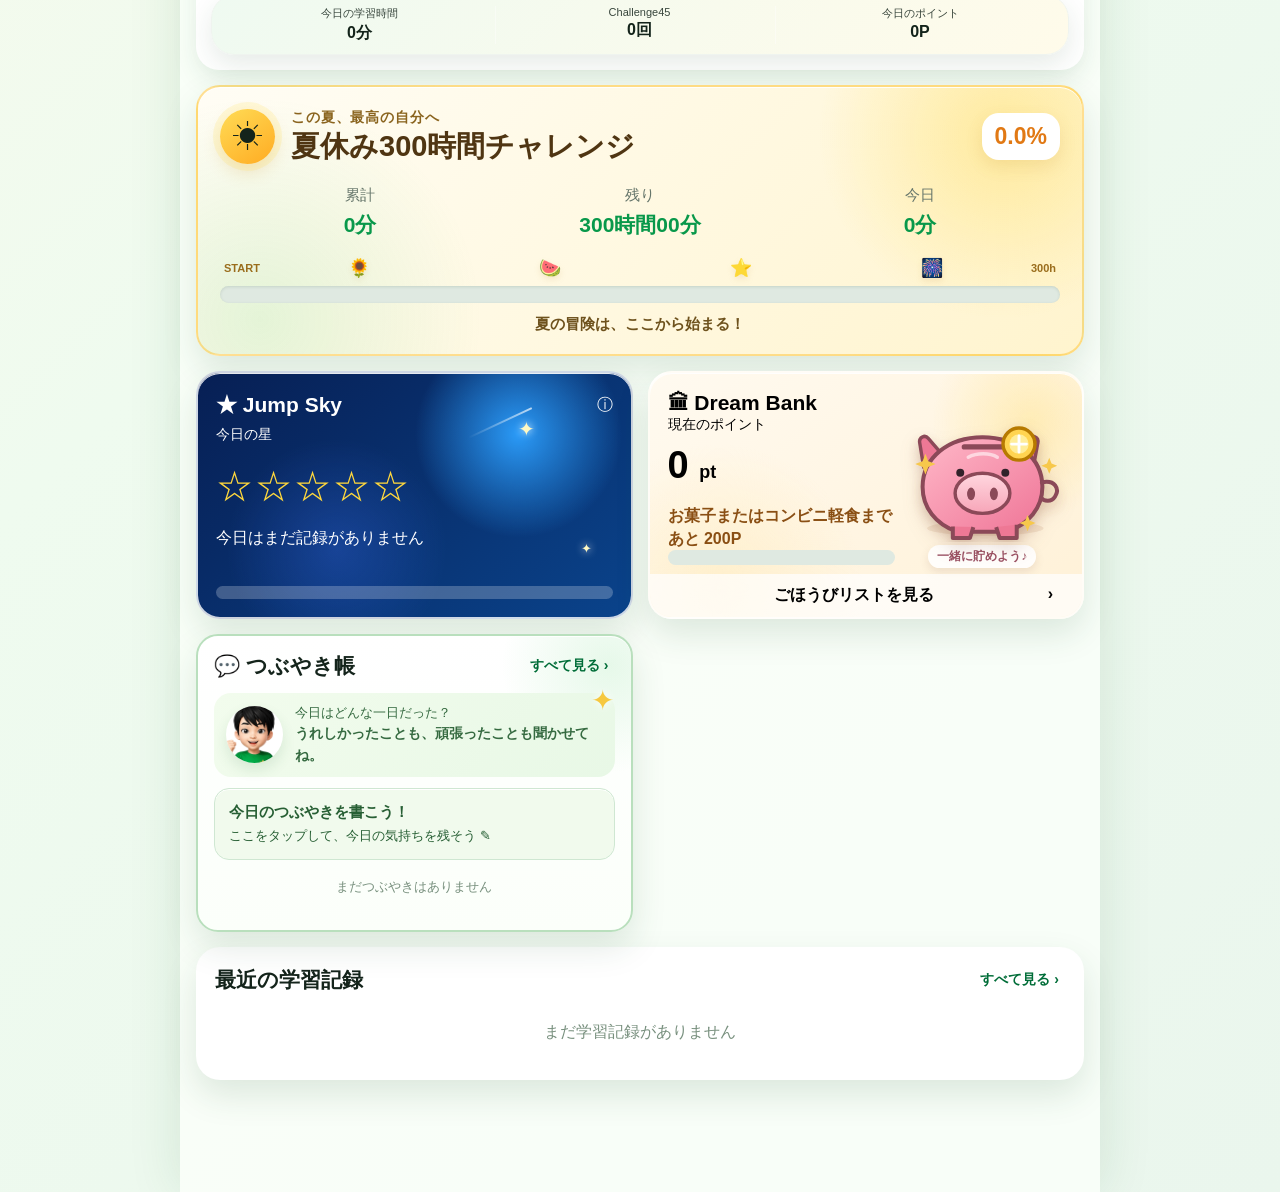
==== commit 8a4453d7: "Add files via upload" ====
--- a/index.html
+++ b/index.html
@@ -5,8 +5,8 @@
 <meta charset="utf-8"/>
 <meta content="width=device-width,initial-scale=1,viewport-fit=cover" name="viewport"/>
 <meta content="#0a9b4a" name="theme-color"/>
-<title>Study☆Star v1.2.0</title>
-<link href="styles-world-300.css?v=1.1.2.3" rel="stylesheet"/>
+<title>Study☆Star v1.2.1</title>
+<link href="styles-world-300.css?v=1.2.1" rel="stylesheet"/>
 </head>
 <body>
 <div aria-hidden="true" class="ambient-sky"><i></i><i></i><i></i></div><div class="app-shell">
@@ -17,7 +17,7 @@
 <div class="brand-sub">合格を勝ち取る最強の自分へ</div>
 </div>
 <button aria-label="お知らせ" class="round-btn" id="noticeBtn">🔔</button>
-<span class="version">v1.2.0</span><span class="build-mark">SCHEDULE</span>
+<span class="version">v1.2.1</span><span class="build-mark">SCHEDULE</span>
 </header>
 <main>
 <section class="hero-card">
@@ -248,6 +248,6 @@
 </form>
 </dialog>
 <div class="toast" id="toast"></div>
-<script src="app-world-300.js?v=1.1.2.3"></script>
+<script src="app-world-300.js?v=1.2.1"></script>
 </body>
 </html>
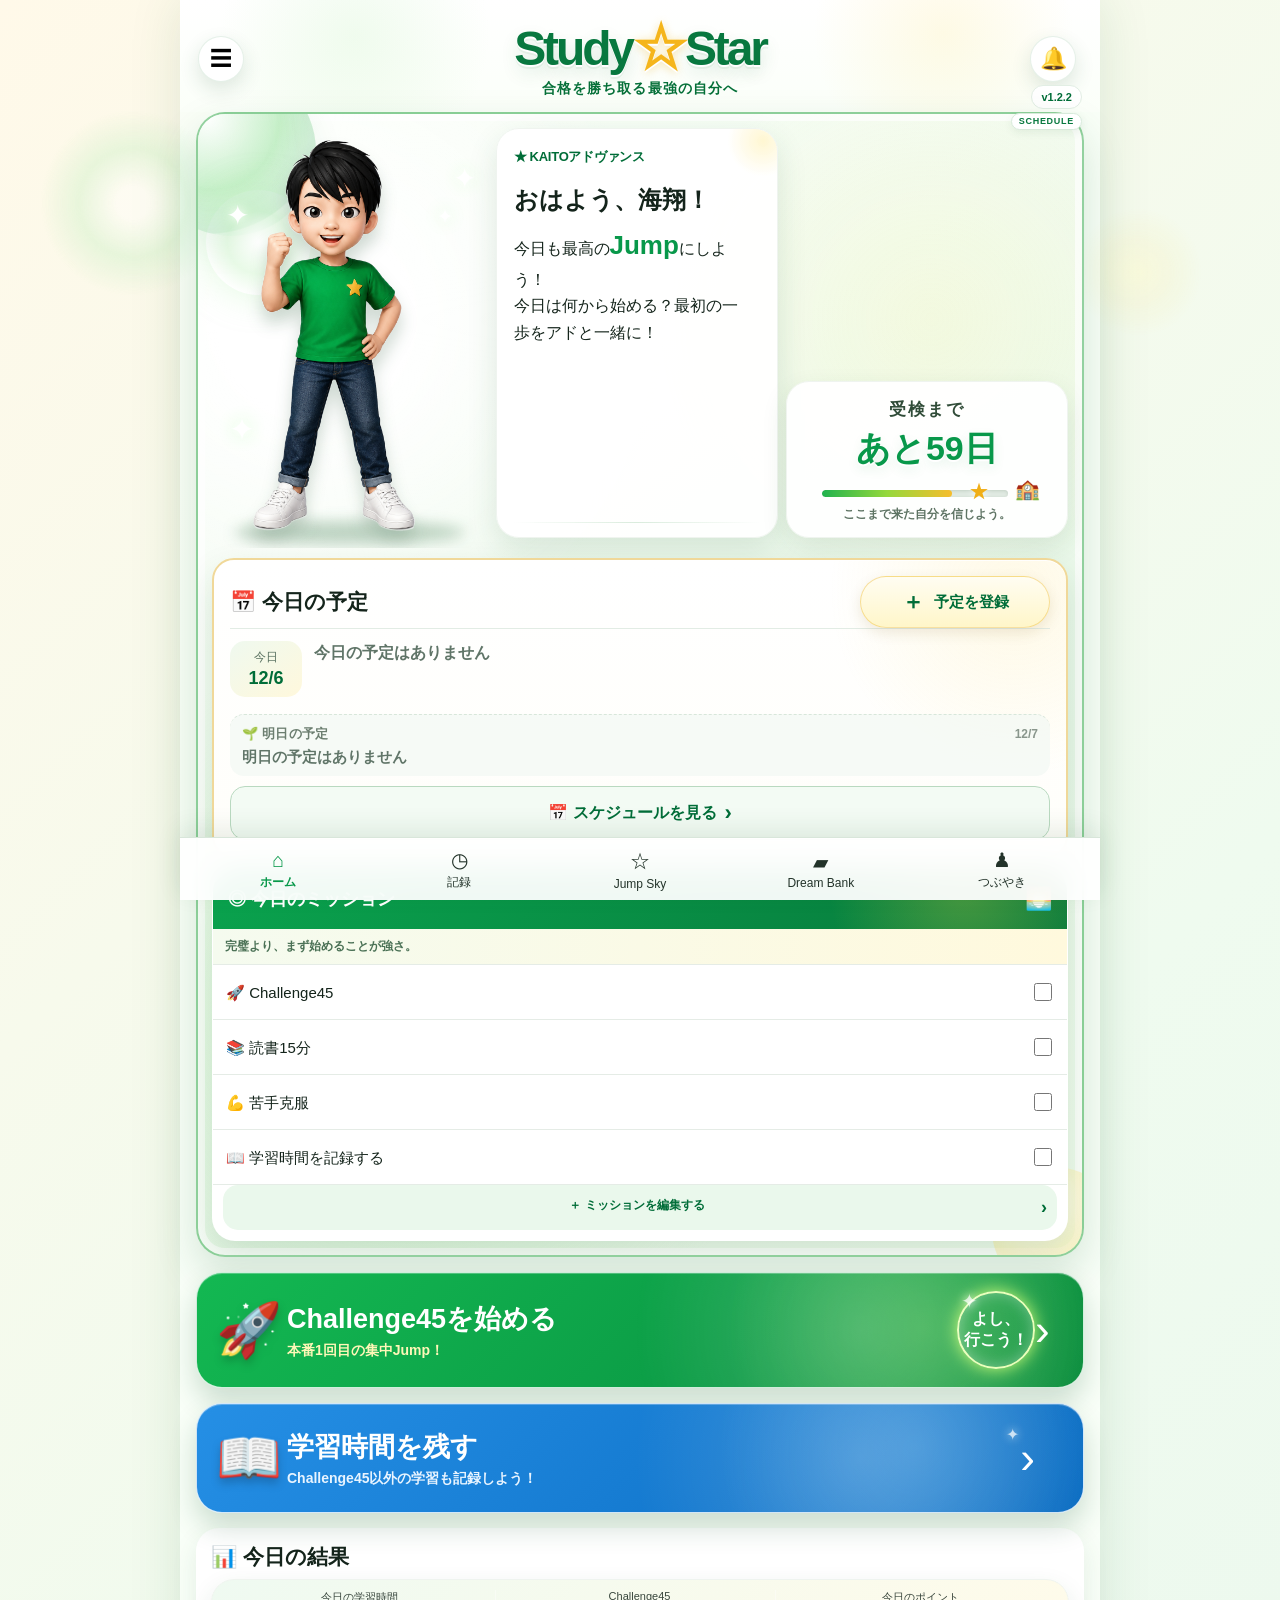
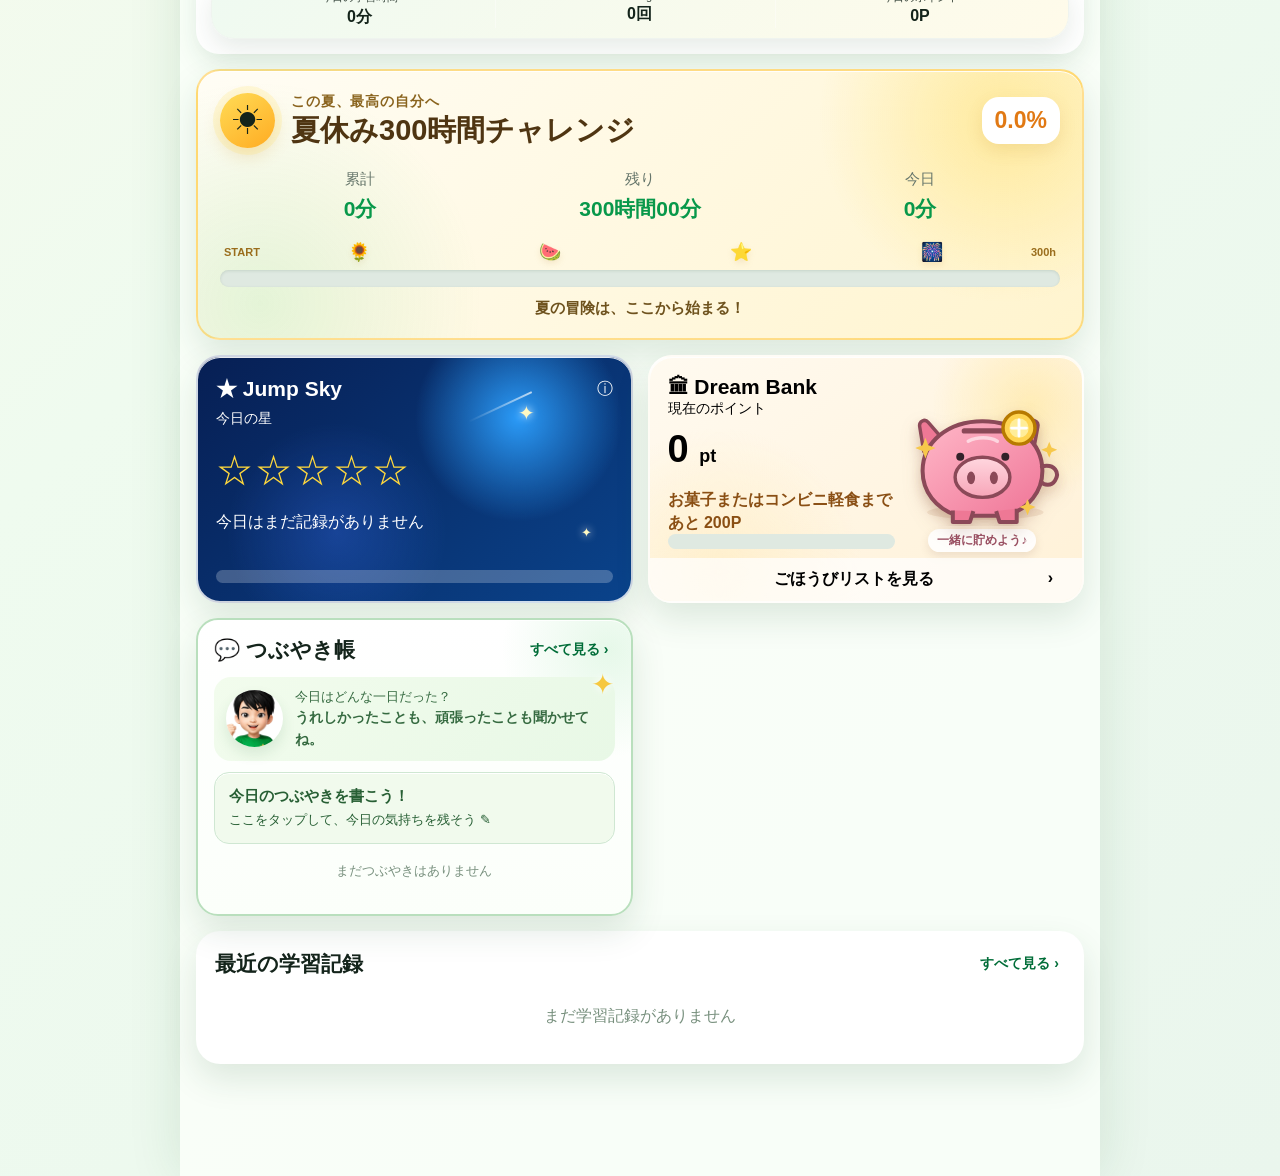
==== commit 01f71152: "Add files via upload" ====
--- a/index.html
+++ b/index.html
@@ -5,8 +5,8 @@
 <meta charset="utf-8"/>
 <meta content="width=device-width,initial-scale=1,viewport-fit=cover" name="viewport"/>
 <meta content="#0a9b4a" name="theme-color"/>
-<title>Study☆Star v1.2.1</title>
-<link href="styles-world-300.css?v=1.2.1" rel="stylesheet"/>
+<title>Study☆Star v1.2.2</title>
+<link href="styles-world-300.css?v=1.2.2" rel="stylesheet"/>
 </head>
 <body>
 <div aria-hidden="true" class="ambient-sky"><i></i><i></i><i></i></div><div class="app-shell">
@@ -17,7 +17,7 @@
 <div class="brand-sub">合格を勝ち取る最強の自分へ</div>
 </div>
 <button aria-label="お知らせ" class="round-btn" id="noticeBtn">🔔</button>
-<span class="version">v1.2.1</span><span class="build-mark">SCHEDULE</span>
+<span class="version">v1.2.2</span><span class="build-mark">SCHEDULE</span>
 </header>
 <main>
 <section class="hero-card">
@@ -46,14 +46,14 @@
 <small id="examEncourage">今日も一歩、前へ。</small>
 </div>
 <article class="schedule-card home-schedule-card">
-<div class="section-head"><h2>📅 今日と明日の予定</h2><button class="schedule-edit-button" id="scheduleBtn" type="button"><span>＋</span><b>予定を登録</b></button></div>
+<div class="section-head"><h2>📅 今日の予定</h2><button class="schedule-edit-button" id="scheduleBtn" type="button"><span>＋</span><b>予定を登録</b></button></div>
 <div class="home-day-block">
 <div class="home-day-label"><small>今日</small><strong id="todayDateLabel">--/--</strong></div>
 <div class="today-plan" id="todayPlan"></div>
 </div>
 <div class="home-day-block tomorrow-block">
-<div class="home-day-label"><small>明日</small><strong id="tomorrowDateLabel">--/--</strong></div>
-<div class="today-plan" id="tomorrowPlan"></div>
+<div class="tomorrow-subhead"><span>🌱 明日の予定</span><strong id="tomorrowDateLabel">--/--</strong></div>
+<div class="today-plan tomorrow-plan" id="tomorrowPlan"></div>
 </div>
 <button class="schedule-view-button" id="scheduleViewBtn" type="button">📅 スケジュールを見る <span>›</span></button>
 </article>
@@ -164,11 +164,30 @@
 <div class="ready-badge">READY</div>
 <button class="primary wide" id="startChallenge">START</button>
 </div>
+<div hidden="" id="challengeSendoff" class="challenge-sendoff" aria-live="polite">
+<div class="sendoff-ad">⭐</div>
+<p><strong>いってらっしゃい！</strong><br/>45分後に待ってるよ！</p>
+</div>
 <div hidden="" id="challengeRunning">
 <div class="timer" id="timerText">45:00</div>
 <p id="timerCategory"></p>
 <div class="timer-actions"><button class="sub" id="pauseChallenge">一時停止</button><button class="danger" id="cancelChallenge">キャンセル</button></div>
 </div>
+</div>
+</dialog>
+
+<dialog id="challengeCompleteDialog">
+<div class="dialog-card challenge-complete-card" id="challengeCompleteCard">
+<div class="confetti" aria-hidden="true">
+<i></i><i></i><i></i><i></i><i></i><i></i><i></i><i></i><i></i><i></i><i></i><i></i>
+</div>
+<div class="complete-stars" aria-hidden="true">✦ ⭐ ✦</div>
+<p class="complete-label">Challenge Complete!</p>
+<h2 id="completeWelcome">おかえり！</h2>
+<p class="complete-message" id="completeMessage">45分、最後までよく頑張ったね！</p>
+<div class="complete-count" id="completeCount">今日1回目のChallenge45</div>
+<div class="complete-points"><strong id="completePoints">+55P</strong><span>Dream Bankへ</span></div>
+<button class="primary wide" id="closeChallengeComplete" type="button">ホームへ戻る</button>
 </div>
 </dialog>
 <dialog id="tweetDialog">
@@ -248,6 +267,6 @@
 </form>
 </dialog>
 <div class="toast" id="toast"></div>
-<script src="app-world-300.js?v=1.2.1"></script>
+<script src="app-world-300.js?v=1.2.2"></script>
 </body>
 </html>
--- a/styles-world-300.css
+++ b/styles-world-300.css
@@ -1216,3 +1216,50 @@
  .full-schedule-item{grid-template-columns:auto minmax(0,1fr) auto;gap:7px}.full-schedule-item time{grid-column:3}.full-schedule-item button{grid-row:2}.full-schedule-item button:nth-last-child(2){grid-column:2}.full-schedule-item button:last-child{grid-column:3}
 }
 @media(max-width:390px){.schedule-time-grid{grid-template-columns:1fr!important}.full-schedule-item time{font-size:13px}}
+
+/* =========================================
+   Study☆Star v1.2.2 今日を主役に／Challenge45達成演出
+   ========================================= */
+.tomorrow-block{
+ display:block;
+ margin-top:5px;
+ padding:10px 12px 8px;
+ border-top:1px dashed #d8e6da;
+ border-radius:14px;
+ background:rgba(242,248,243,.68);
+}
+.tomorrow-subhead{display:flex;align-items:center;justify-content:space-between;gap:10px;margin-bottom:3px;color:#6c7e70}
+.tomorrow-subhead span{font-size:13px;font-weight:900;letter-spacing:.02em}
+.tomorrow-subhead strong{font-size:12px;font-weight:800;color:#89968c}
+.tomorrow-plan{font-size:.92em;color:#65736a}
+.tomorrow-plan .today-plan-line{padding:5px 0}
+.tomorrow-plan .today-plan-line time{font-size:.94em;color:#77867c}
+
+.challenge-sendoff{text-align:center;padding:20px 8px 26px;animation:sendoffFade .35s ease-out}
+.sendoff-ad{width:82px;height:82px;margin:4px auto 14px;border-radius:50%;display:grid;place-items:center;font-size:42px;background:linear-gradient(145deg,#e8fae9,#fff1a8);box-shadow:0 10px 24px rgba(8,120,63,.16);animation:sendoffJump .75s ease-in-out}
+.challenge-sendoff p{margin:0;color:var(--deep);font-size:20px;line-height:1.65}
+.challenge-sendoff p strong{font-size:25px}
+@keyframes sendoffJump{0%{transform:translateY(12px) scale(.9);opacity:0}55%{transform:translateY(-8px) scale(1.06);opacity:1}100%{transform:none}}
+@keyframes sendoffFade{from{opacity:0}to{opacity:1}}
+
+.challenge-complete-card{position:relative;overflow:hidden;width:min(90vw,450px);text-align:center;padding:28px 24px 24px;background:linear-gradient(160deg,#fffef4,#effbef 60%,#e8f8ff)}
+.complete-stars{font-size:30px;letter-spacing:.18em;color:#e8b510;animation:completePulse 1.2s ease-in-out infinite alternate}
+.complete-label{margin:7px 0 2px;font-weight:1000;letter-spacing:.08em;color:#0b8a47;text-transform:uppercase}
+.challenge-complete-card h2{margin:5px 0 8px;font-size:32px;color:var(--deep)}
+.complete-message{min-height:48px;margin:0 auto 13px;font-weight:800;line-height:1.6;color:#405948}
+.complete-count{display:inline-block;margin:2px auto 14px;padding:7px 13px;border-radius:999px;background:#eaf7ec;color:#267244;font-weight:900}
+.complete-points{margin:0 auto 20px;display:flex;flex-direction:column;align-items:center}
+.complete-points strong{font-size:50px;line-height:1;color:#e6a900;text-shadow:0 3px 0 #fff}
+.complete-points span{margin-top:5px;font-size:13px;font-weight:900;color:#6d796f}
+.challenge-complete-card.third-plus{background:linear-gradient(150deg,#fff9d8,#eefbed 55%,#e8f2ff)}
+.challenge-complete-card.third-plus .complete-stars{font-size:38px}
+.challenge-complete-card.third-plus .complete-points strong{font-size:60px;color:#ef9c00}
+@keyframes completePulse{from{transform:scale(.96);opacity:.76}to{transform:scale(1.06);opacity:1}}
+.confetti{position:absolute;inset:0;pointer-events:none;overflow:hidden}
+.confetti i{position:absolute;top:-18px;width:8px;height:16px;border-radius:2px;background:#e7b317;animation:confettiFall 2.8s linear infinite}
+.confetti i:nth-child(2n){background:#20a868;width:10px;height:10px;border-radius:50%}
+.confetti i:nth-child(3n){background:#4d91df}
+.confetti i:nth-child(4n){background:#ef7d83}
+.confetti i:nth-child(1){left:7%;animation-delay:.05s}.confetti i:nth-child(2){left:15%;animation-delay:.8s}.confetti i:nth-child(3){left:24%;animation-delay:.3s}.confetti i:nth-child(4){left:34%;animation-delay:1.2s}.confetti i:nth-child(5){left:43%;animation-delay:.55s}.confetti i:nth-child(6){left:52%;animation-delay:1.45s}.confetti i:nth-child(7){left:61%;animation-delay:.15s}.confetti i:nth-child(8){left:69%;animation-delay:1s}.confetti i:nth-child(9){left:77%;animation-delay:.42s}.confetti i:nth-child(10){left:85%;animation-delay:1.32s}.confetti i:nth-child(11){left:92%;animation-delay:.68s}.confetti i:nth-child(12){left:48%;animation-delay:1.8s}
+@keyframes confettiFall{0%{transform:translateY(-20px) rotate(0);opacity:0}10%{opacity:1}100%{transform:translateY(520px) rotate(640deg);opacity:.2}}
+@media(max-width:560px){.tomorrow-block{padding:9px 10px 7px}.challenge-complete-card h2{font-size:28px}.complete-points strong{font-size:44px}}
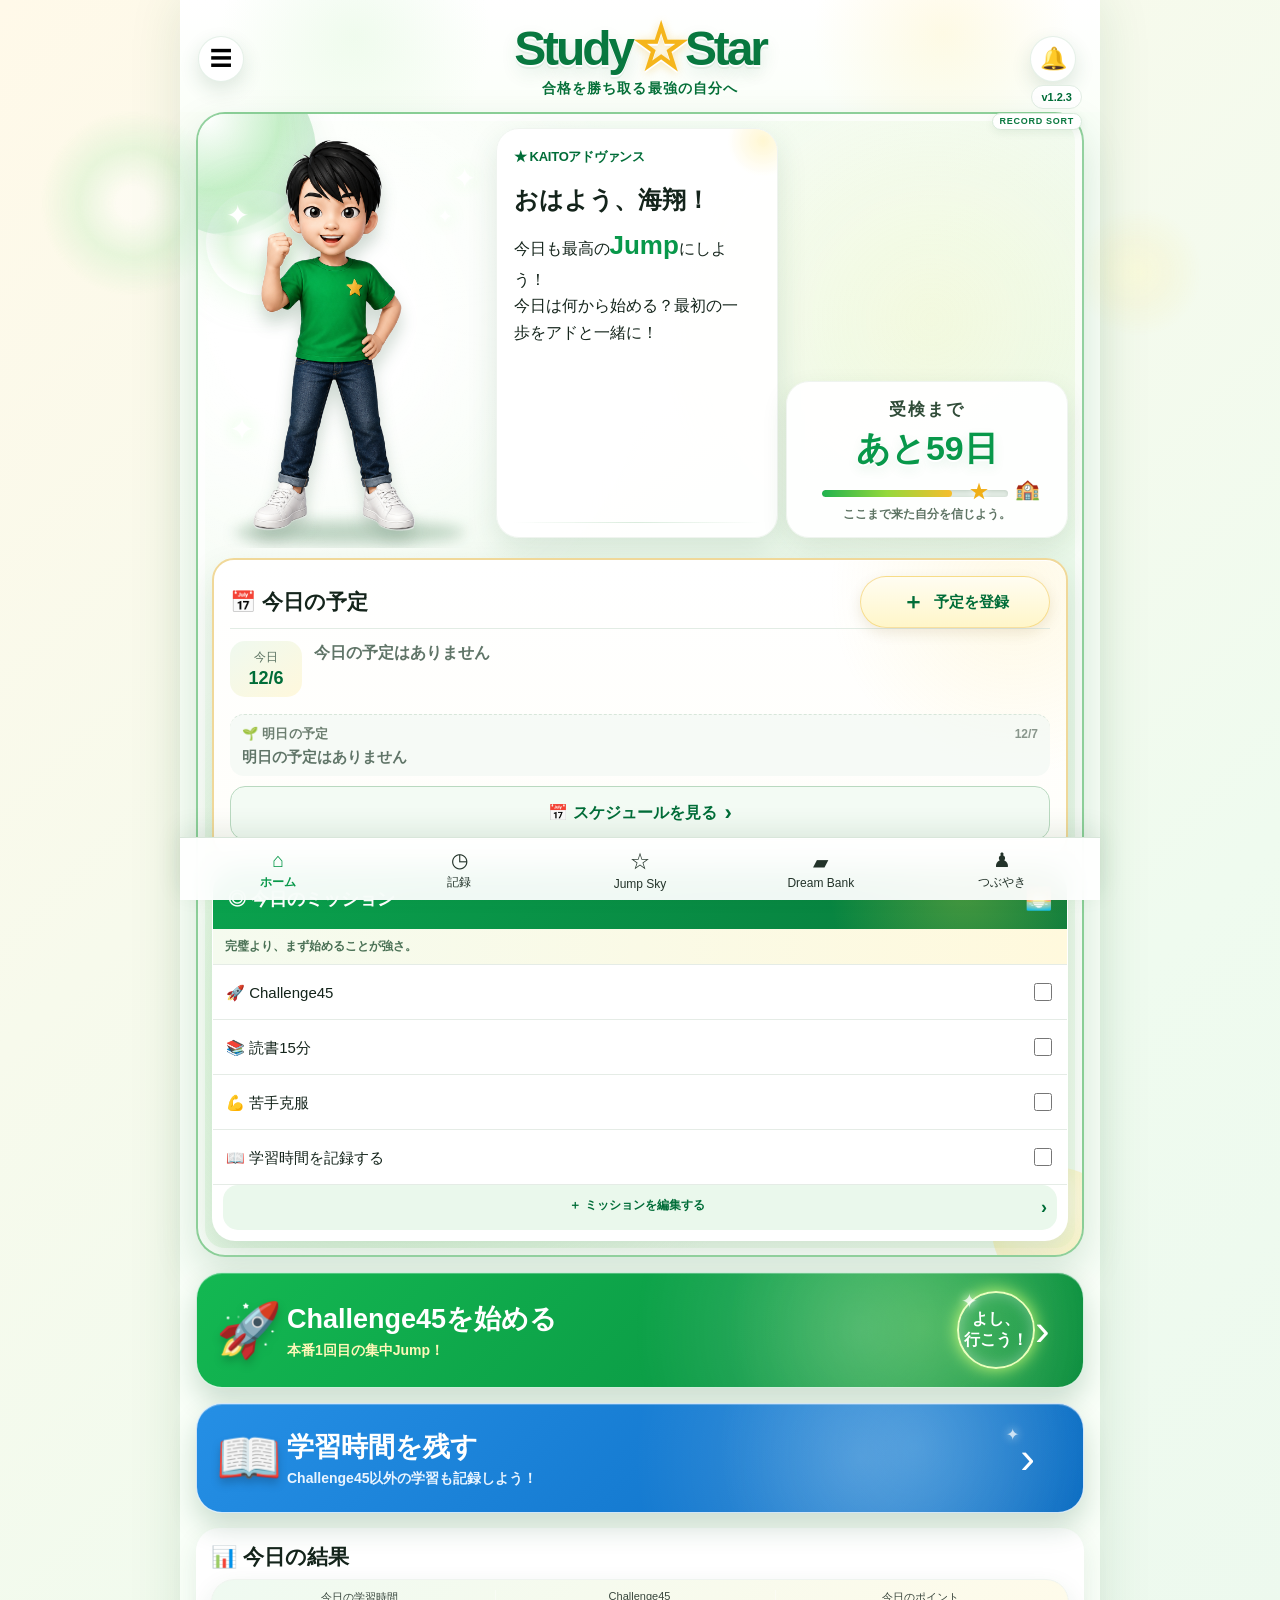
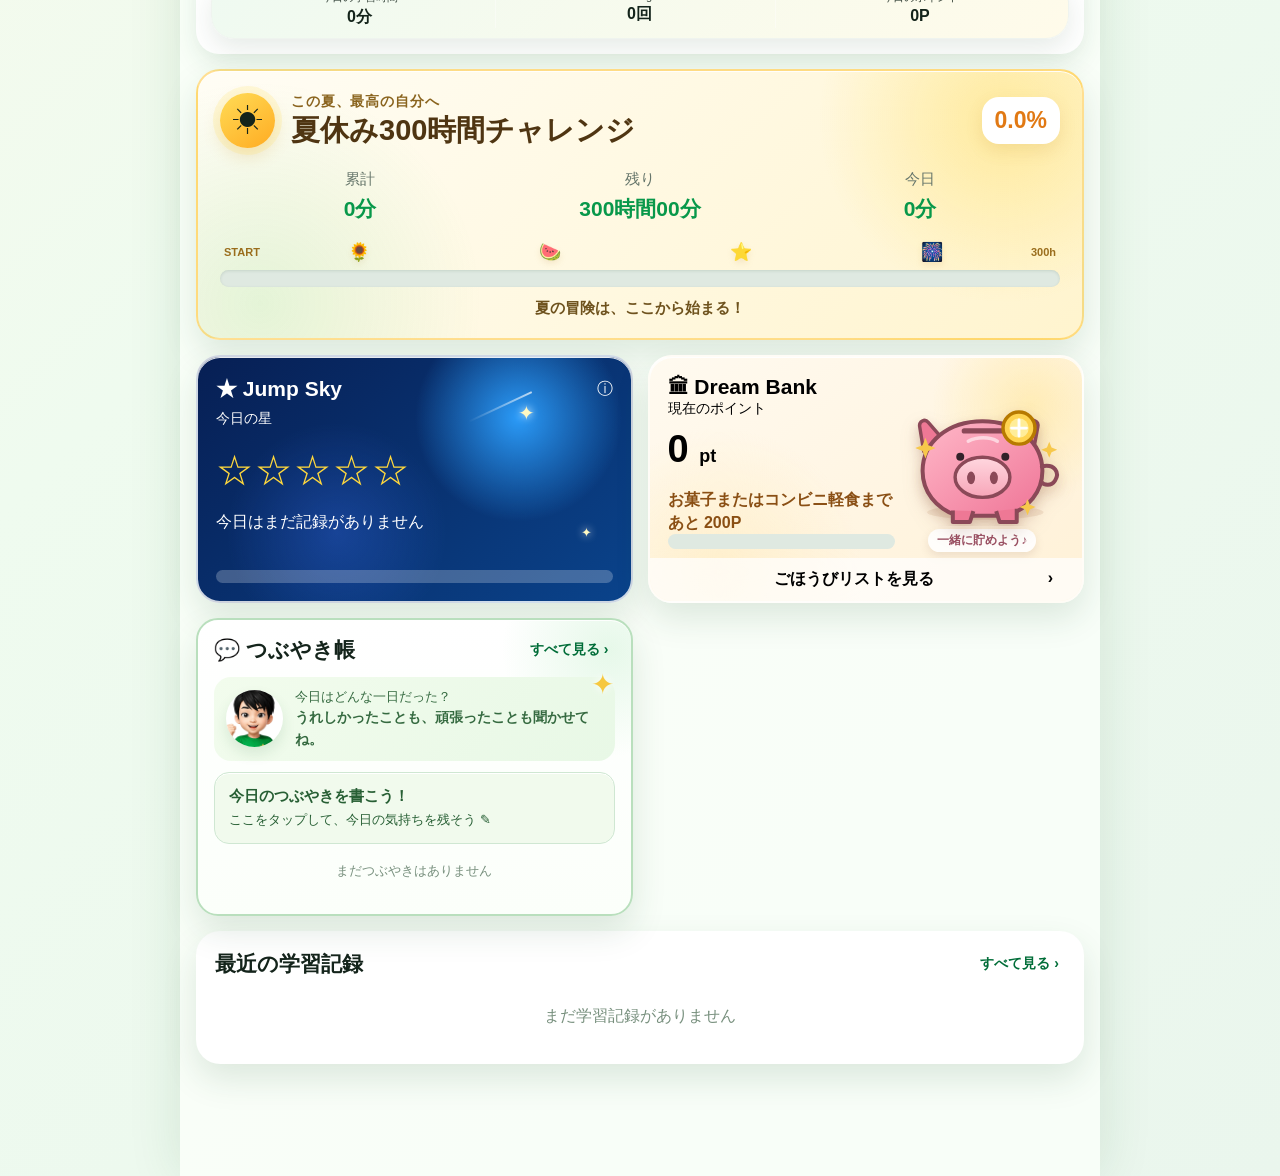
==== commit a782ce42: "Add files via upload" ====
--- a/index.html
+++ b/index.html
@@ -5,8 +5,8 @@
 <meta charset="utf-8"/>
 <meta content="width=device-width,initial-scale=1,viewport-fit=cover" name="viewport"/>
 <meta content="#0a9b4a" name="theme-color"/>
-<title>Study☆Star v1.2.2</title>
-<link href="styles-world-300.css?v=1.2.2" rel="stylesheet"/>
+<title>Study☆Star v1.2.3</title>
+<link href="styles-world-300.css?v=1.2.3" rel="stylesheet"/>
 </head>
 <body>
 <div aria-hidden="true" class="ambient-sky"><i></i><i></i><i></i></div><div class="app-shell">
@@ -17,7 +17,7 @@
 <div class="brand-sub">合格を勝ち取る最強の自分へ</div>
 </div>
 <button aria-label="お知らせ" class="round-btn" id="noticeBtn">🔔</button>
-<span class="version">v1.2.2</span><span class="build-mark">SCHEDULE</span>
+<span class="version">v1.2.3</span><span class="build-mark">RECORD SORT</span>
 </header>
 <main>
 <section class="hero-card">
@@ -267,6 +267,6 @@
 </form>
 </dialog>
 <div class="toast" id="toast"></div>
-<script src="app-world-300.js?v=1.2.2"></script>
+<script src="app-world-300.js?v=1.2.3"></script>
 </body>
 </html>
--- a/styles-world-300.css
+++ b/styles-world-300.css
@@ -1263,3 +1263,6 @@
 .confetti i:nth-child(1){left:7%;animation-delay:.05s}.confetti i:nth-child(2){left:15%;animation-delay:.8s}.confetti i:nth-child(3){left:24%;animation-delay:.3s}.confetti i:nth-child(4){left:34%;animation-delay:1.2s}.confetti i:nth-child(5){left:43%;animation-delay:.55s}.confetti i:nth-child(6){left:52%;animation-delay:1.45s}.confetti i:nth-child(7){left:61%;animation-delay:.15s}.confetti i:nth-child(8){left:69%;animation-delay:1s}.confetti i:nth-child(9){left:77%;animation-delay:.42s}.confetti i:nth-child(10){left:85%;animation-delay:1.32s}.confetti i:nth-child(11){left:92%;animation-delay:.68s}.confetti i:nth-child(12){left:48%;animation-delay:1.8s}
 @keyframes confettiFall{0%{transform:translateY(-20px) rotate(0);opacity:0}10%{opacity:1}100%{transform:translateY(520px) rotate(640deg);opacity:.2}}
 @media(max-width:560px){.tomorrow-block{padding:9px 10px 7px}.challenge-complete-card h2{font-size:28px}.complete-points strong{font-size:44px}}
+
+
+/* Study☆Star v1.2.3 学習記録を学習日順に表示 */
